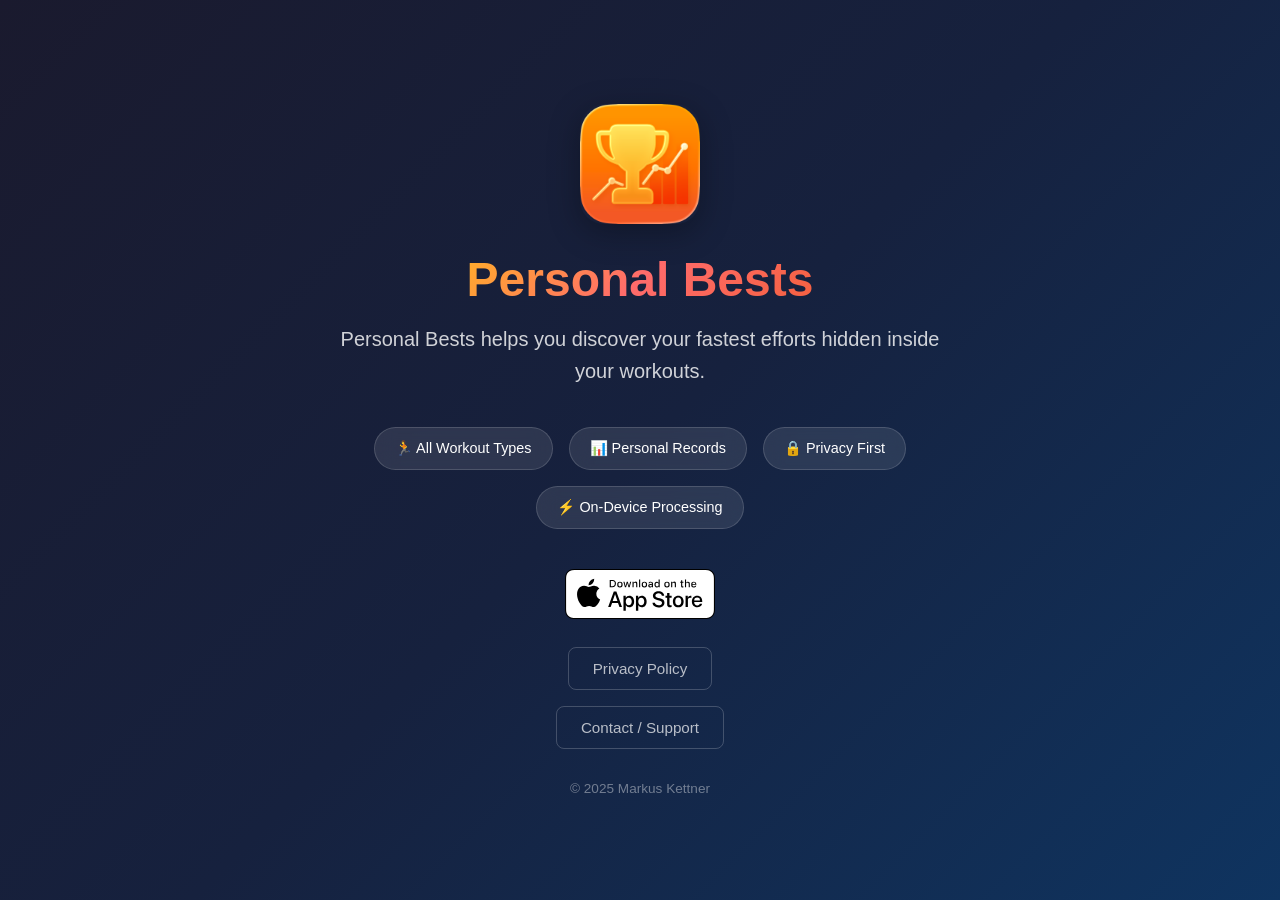
==== index.html @ 8b27a0ba "Fix footer staying fixed while scrolling on mobile" ====
<!DOCTYPE html>
<html lang="en">

<head>
    <meta charset="UTF-8">
    <meta name="viewport" content="width=device-width, initial-scale=1.0">
    <title>Personal Bests - Discover Your Fastest Efforts</title>
    <meta name="description"
        content="Personal Bests helps you discover your fastest efforts hidden inside your workouts. All data is processed on-device for complete privacy.">
    <link rel="icon" type="image/png" href="icon.png">
    <link rel="apple-touch-icon" href="icon.png">
    <style>
        * {
            margin: 0;
            padding: 0;
            box-sizing: border-box;
        }

        body {
            font-family: -apple-system, BlinkMacSystemFont, 'SF Pro Display', 'Segoe UI', Roboto, Oxygen, Ubuntu, sans-serif;
            min-height: 100vh;
            display: flex;
            flex-direction: column;
            align-items: center;
            justify-content: center;
            background: linear-gradient(135deg, #1a1a2e 0%, #16213e 50%, #0f3460 100%);
            color: #ffffff;
            padding: 2rem;
            text-align: center;
        }

        .container {
            max-width: 600px;
            animation: fadeIn 0.8s ease-out;
        }

        @keyframes fadeIn {
            from {
                opacity: 0;
                transform: translateY(20px);
            }

            to {
                opacity: 1;
                transform: translateY(0);
            }
        }

        .app-icon {
            width: 120px;
            height: 120px;
            border-radius: 24px;
            margin-bottom: 1.5rem;
            box-shadow: 0 8px 32px rgba(0, 0, 0, 0.3);
            animation: pulse 2s ease-in-out infinite;
        }

        @keyframes pulse {

            0%,
            100% {
                transform: scale(1);
            }

            50% {
                transform: scale(1.03);
            }
        }

        h1 {
            font-size: 3rem;
            font-weight: 700;
            margin-bottom: 1rem;
            background: linear-gradient(135deg, #ffd700 0%, #ff6b6b 50%, #ee5a24 100%);
            -webkit-background-clip: text;
            -webkit-text-fill-color: transparent;
            background-clip: text;
        }

        .tagline {
            font-size: 1.25rem;
            color: rgba(255, 255, 255, 0.8);
            margin-bottom: 2.5rem;
            line-height: 1.6;
        }

        .features {
            display: flex;
            flex-wrap: wrap;
            justify-content: center;
            gap: 1rem;
            margin-bottom: 2.5rem;
        }

        .feature {
            background: rgba(255, 255, 255, 0.1);
            backdrop-filter: blur(10px);
            padding: 0.75rem 1.25rem;
            border-radius: 50px;
            font-size: 0.9rem;
            border: 1px solid rgba(255, 255, 255, 0.15);
            transition: transform 0.2s ease, background 0.2s ease;
        }

        .feature:hover {
            transform: translateY(-2px);
            background: rgba(255, 255, 255, 0.15);
        }

        .links {
            display: flex;
            flex-direction: column;
            gap: 1rem;
            align-items: center;
        }

        .privacy-link {
            color: rgba(255, 255, 255, 0.7);
            text-decoration: none;
            font-size: 0.95rem;
            padding: 0.75rem 1.5rem;
            border-radius: 8px;
            transition: all 0.2s ease;
            border: 1px solid rgba(255, 255, 255, 0.2);
        }

        .privacy-link:hover {
            color: #ffffff;
            background: rgba(255, 255, 255, 0.1);
            border-color: rgba(255, 255, 255, 0.4);
        }

        .app-store-badge {
            display: inline-block;
            margin-bottom: 1.5rem;
            transition: transform 0.2s ease, opacity 0.2s ease;
        }

        .app-store-badge:hover {
            transform: scale(1.05);
            opacity: 0.9;
        }

        .app-store-badge img {
            height: 50px;
            width: auto;
        }

        footer {
            margin-top: 2rem;
            color: rgba(255, 255, 255, 0.4);
            font-size: 0.85rem;
        }
    </style>
</head>

<body>
    <div class="container">
        <img src="icon.png" alt="Personal Bests App Icon" class="app-icon">
        <h1>Personal Bests</h1>
        <p class="tagline">Personal Bests helps you discover your fastest efforts hidden inside your workouts.</p>

        <div class="features">
            <span class="feature">🏃 All Workout Types</span>
            <span class="feature">📊 Personal Records</span>
            <span class="feature">🔒 Privacy First</span>
            <span class="feature">⚡ On-Device Processing</span>
        </div>

        <a href="https://apps.apple.com/us/app/personal-bests/id6756506641" class="app-store-badge" target="_blank"
            rel="noopener noreferrer">
            <img src="app-store-badge.svg" alt="Download on the App Store">
        </a>

        <div class="links">
            <a href="privacy_policy.html" class="privacy-link">Privacy Policy</a>
            <a href="support.html" class="privacy-link">Contact / Support</a>
        </div>
    </div>

    <footer>
        © 2025 Markus Kettner
    </footer>
</body>

</html>
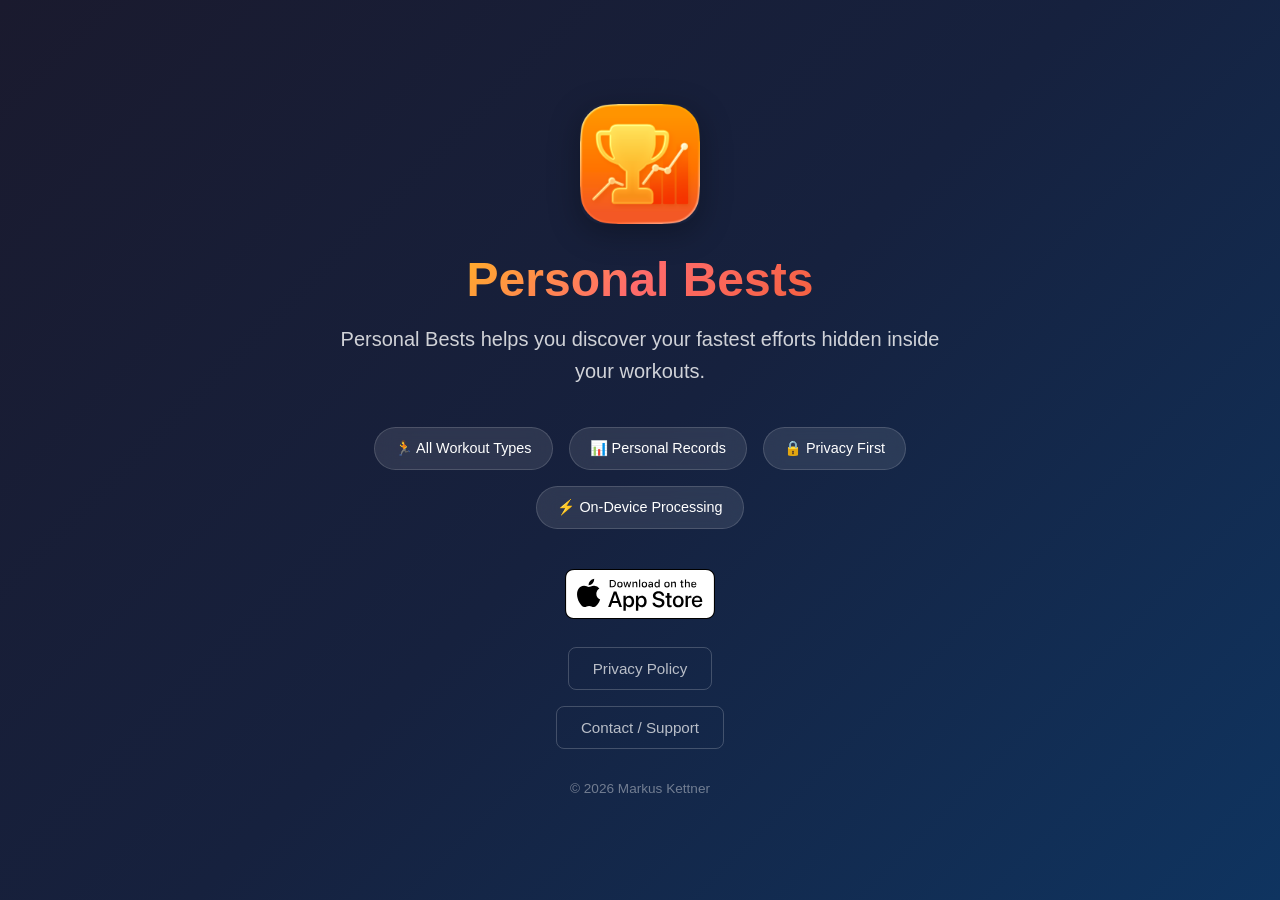
==== commit 28954d03: "Update site content" ====
--- a/index.html
+++ b/index.html
@@ -179,7 +179,8 @@
     </div>
 
     <footer>
-        © 2025 Markus Kettner
+        ©
+        <script>document.write(new Date().getFullYear())</script> Markus Kettner
     </footer>
 </body>
 
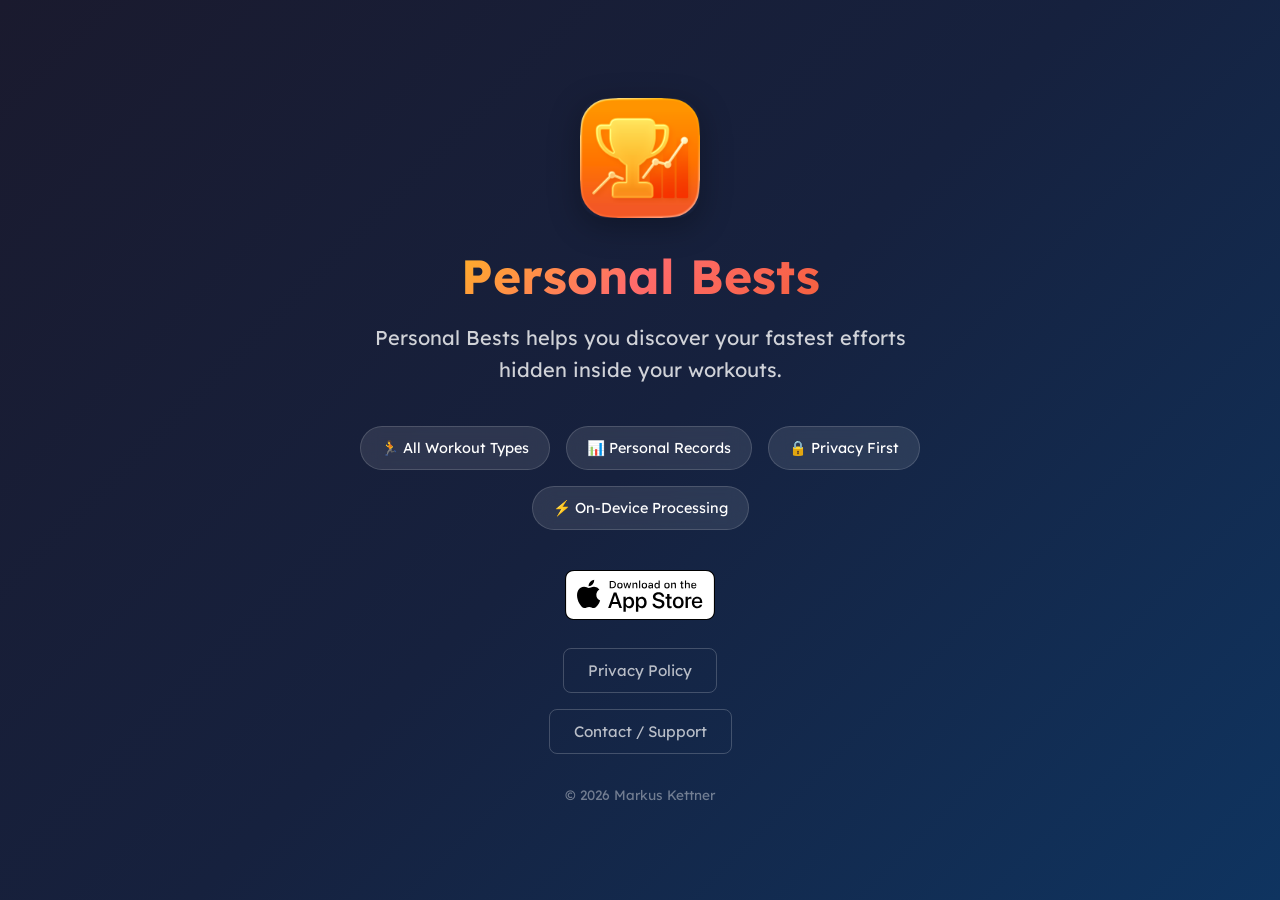
==== commit 61e348a4: "Use Lexend Google font across all pages Co-Authored-By: Claude Opus 4.8 <noreply@anthropic.com>" ====
--- a/index.html
+++ b/index.html
@@ -9,6 +9,9 @@
         content="Personal Bests helps you discover your fastest efforts hidden inside your workouts. All data is processed on-device for complete privacy.">
     <link rel="icon" type="image/png" href="icon.png">
     <link rel="apple-touch-icon" href="icon.png">
+    <link rel="preconnect" href="https://fonts.googleapis.com">
+    <link rel="preconnect" href="https://fonts.gstatic.com" crossorigin>
+    <link href="https://fonts.googleapis.com/css2?family=Lexend:wght@400;500;600;700&display=swap" rel="stylesheet">
     <style>
         * {
             margin: 0;
@@ -17,7 +20,7 @@
         }
 
         body {
-            font-family: -apple-system, BlinkMacSystemFont, 'SF Pro Display', 'Segoe UI', Roboto, Oxygen, Ubuntu, sans-serif;
+            font-family: 'Lexend', -apple-system, BlinkMacSystemFont, 'SF Pro Display', 'Segoe UI', Roboto, Oxygen, Ubuntu, sans-serif;
             min-height: 100vh;
             display: flex;
             flex-direction: column;
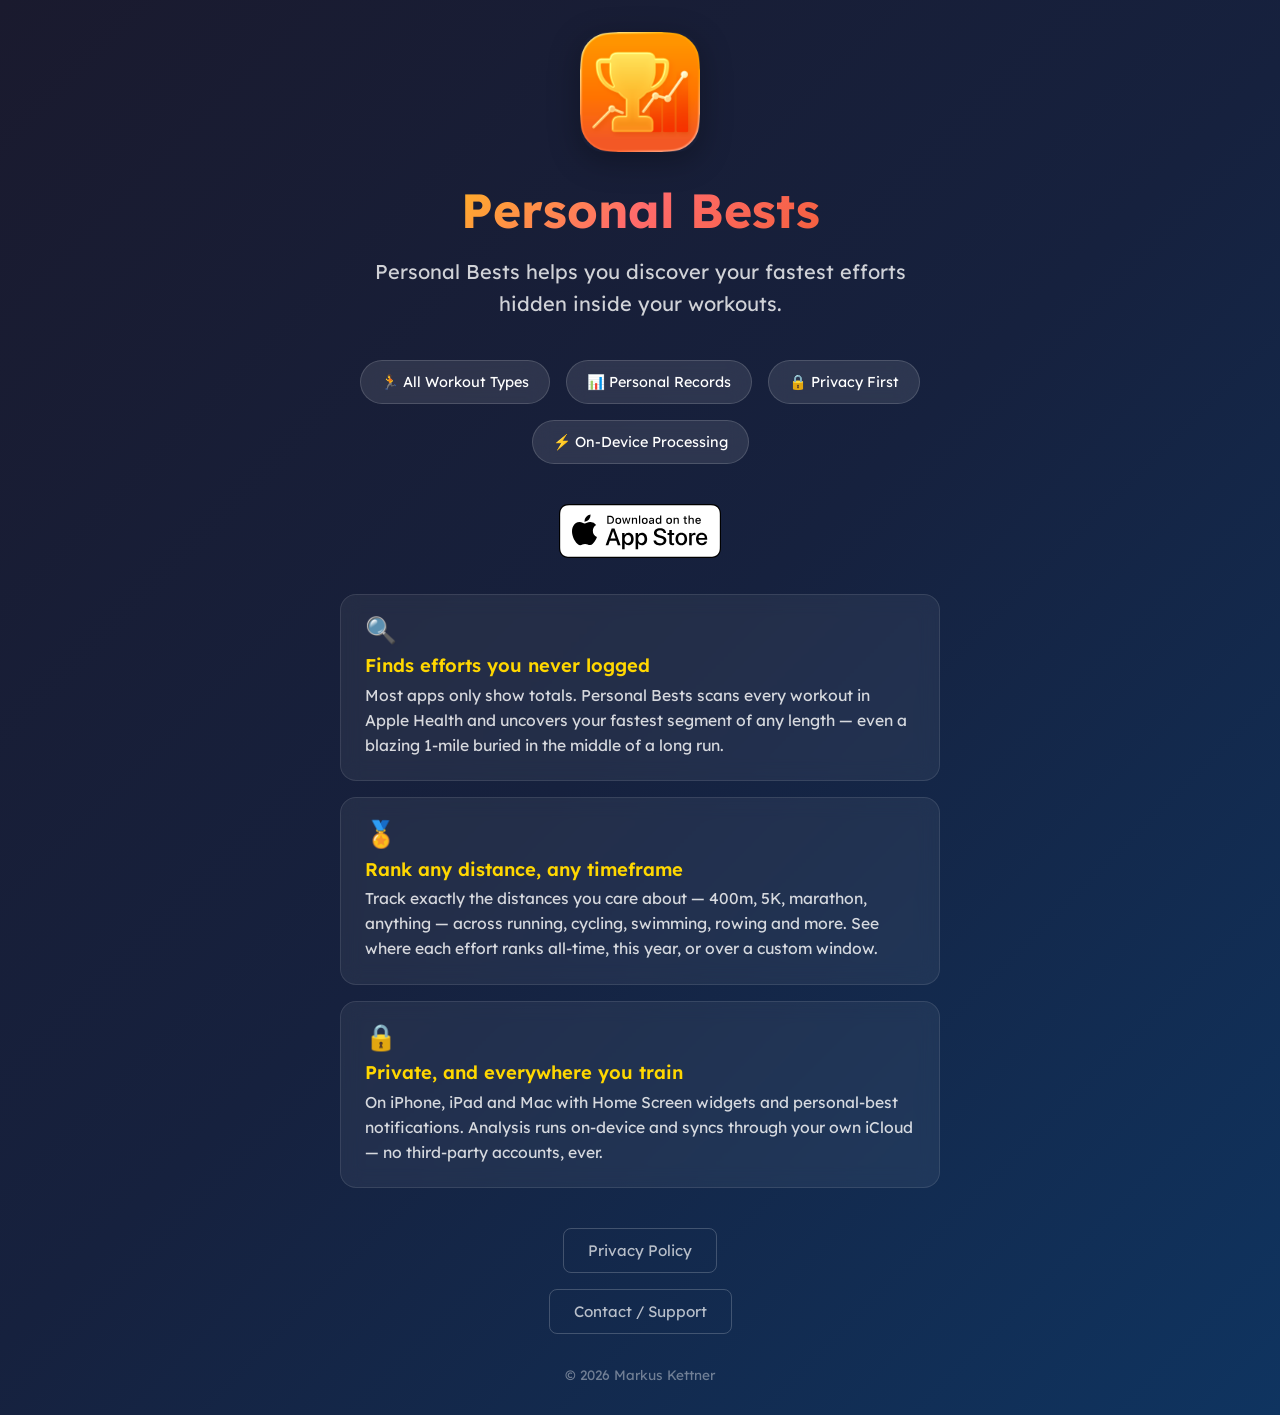
==== commit 2f739541: "Add feature cards, OG meta tags, and larger App Store badge - Add three content cards explaining the" ====
--- a/index.html
+++ b/index.html
@@ -7,6 +7,25 @@
     <title>Personal Bests - Discover Your Fastest Efforts</title>
     <meta name="description"
         content="Personal Bests helps you discover your fastest efforts hidden inside your workouts. All data is processed on-device for complete privacy.">
+
+    <!-- Open Graph / Facebook -->
+    <meta property="og:type" content="website">
+    <meta property="og:url" content="https://pb.kettner.berlin/">
+    <meta property="og:title" content="Personal Bests - Discover Your Fastest Efforts">
+    <meta property="og:description"
+        content="Personal Bests helps you discover your fastest efforts hidden inside your workouts. All data is processed on-device for complete privacy.">
+    <meta property="og:image" content="https://pb.kettner.berlin/personal_bests_1200x630.png">
+    <meta property="og:image:width" content="1200">
+    <meta property="og:image:height" content="630">
+    <meta property="og:site_name" content="Personal Bests">
+
+    <!-- Twitter -->
+    <meta name="twitter:card" content="summary_large_image">
+    <meta name="twitter:title" content="Personal Bests - Discover Your Fastest Efforts">
+    <meta name="twitter:description"
+        content="Personal Bests helps you discover your fastest efforts hidden inside your workouts. All data is processed on-device for complete privacy.">
+    <meta name="twitter:image" content="https://pb.kettner.berlin/personal_bests_1200x630.png">
+
     <link rel="icon" type="image/png" href="icon.png">
     <link rel="apple-touch-icon" href="icon.png">
     <link rel="preconnect" href="https://fonts.googleapis.com">
@@ -140,13 +159,46 @@
         }
 
         .app-store-badge:hover {
-            transform: scale(1.05);
+            transform: translateY(-2px);
             opacity: 0.9;
         }
 
         .app-store-badge img {
-            height: 50px;
+            height: 54px;
             width: auto;
+        }
+
+        .feature-cards {
+            display: grid;
+            gap: 1rem;
+            text-align: left;
+            margin: 0.5rem 0 2.5rem;
+        }
+
+        .feature-card {
+            background: rgba(255, 255, 255, 0.06);
+            backdrop-filter: blur(10px);
+            border: 1px solid rgba(255, 255, 255, 0.1);
+            border-radius: 16px;
+            padding: 1.4rem 1.5rem;
+        }
+
+        .feature-card .emoji {
+            font-size: 1.6rem;
+            line-height: 1;
+        }
+
+        .feature-card h3 {
+            font-size: 1.15rem;
+            font-weight: 600;
+            margin: 0.7rem 0 0.35rem;
+            color: #ffd700;
+        }
+
+        .feature-card p {
+            color: rgba(255, 255, 255, 0.82);
+            font-size: 0.98rem;
+            line-height: 1.6;
         }
 
         footer {
@@ -175,6 +227,30 @@
             <img src="app-store-badge.svg" alt="Download on the App Store">
         </a>
 
+        <div class="feature-cards">
+            <div class="feature-card">
+                <div class="emoji">🔍</div>
+                <h3>Finds efforts you never logged</h3>
+                <p>Most apps only show totals. Personal Bests scans every workout in Apple Health
+                    and uncovers your fastest segment of any length — even a blazing 1-mile buried
+                    in the middle of a long run.</p>
+            </div>
+            <div class="feature-card">
+                <div class="emoji">🏅</div>
+                <h3>Rank any distance, any timeframe</h3>
+                <p>Track exactly the distances you care about — 400m, 5K, marathon, anything — across
+                    running, cycling, swimming, rowing and more. See where each effort ranks all-time,
+                    this year, or over a custom window.</p>
+            </div>
+            <div class="feature-card">
+                <div class="emoji">🔒</div>
+                <h3>Private, and everywhere you train</h3>
+                <p>On iPhone, iPad and Mac with Home Screen widgets and personal-best notifications.
+                    Analysis runs on-device and syncs through your own iCloud — no third-party
+                    accounts, ever.</p>
+            </div>
+        </div>
+
         <div class="links">
             <a href="privacy_policy.html" class="privacy-link">Privacy Policy</a>
             <a href="support.html" class="privacy-link">Contact / Support</a>
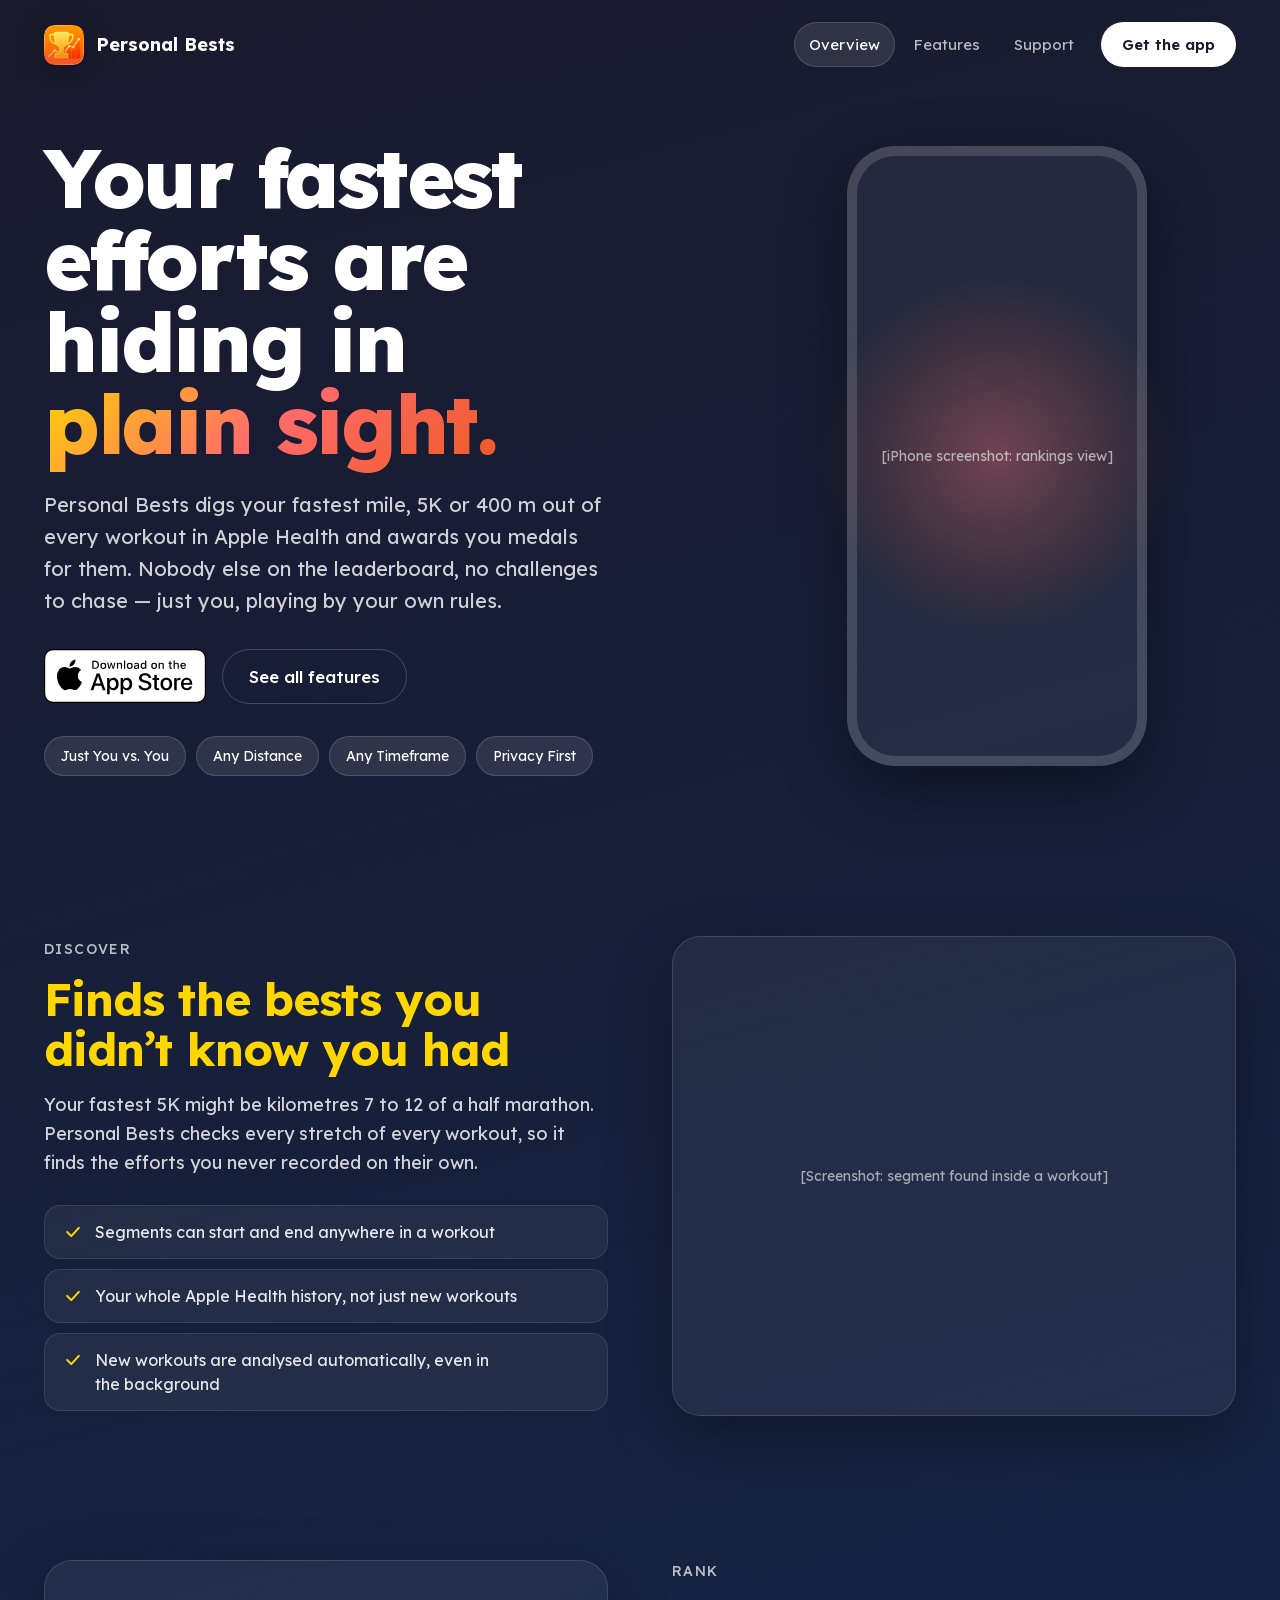
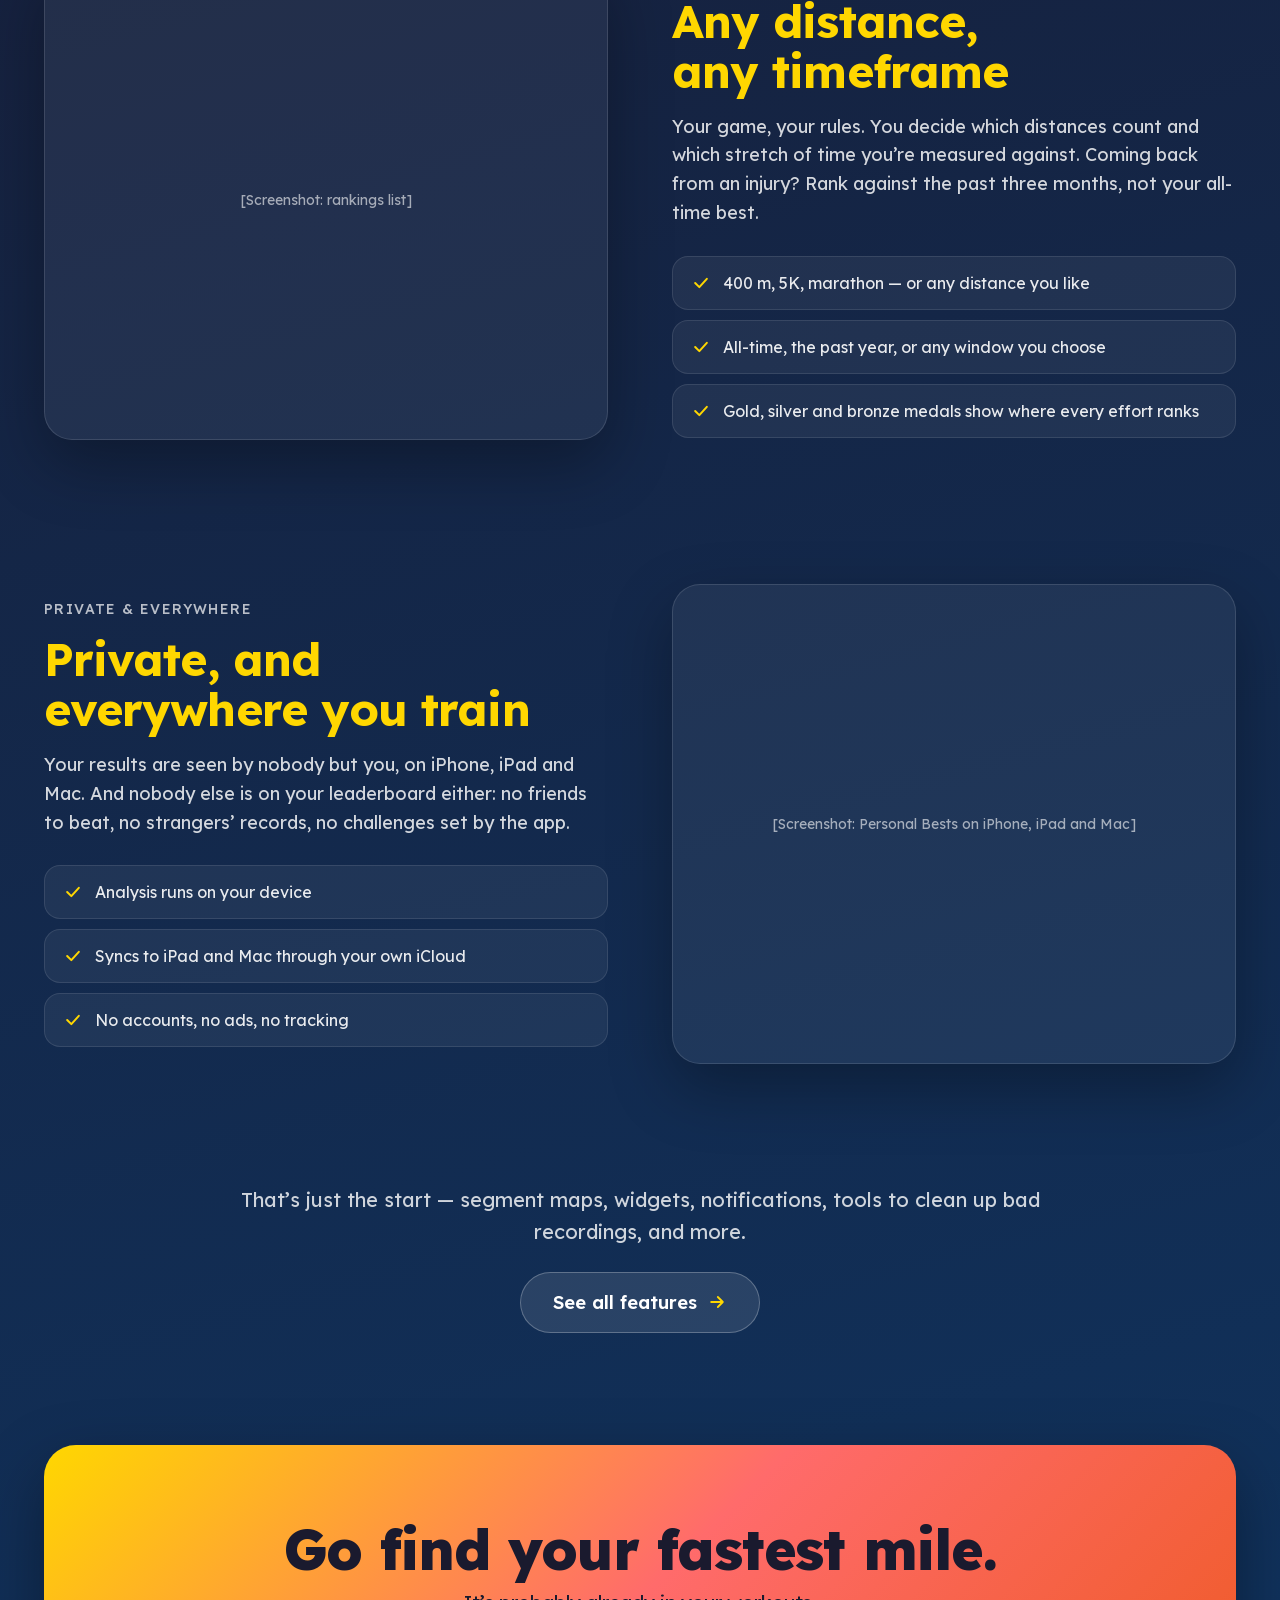
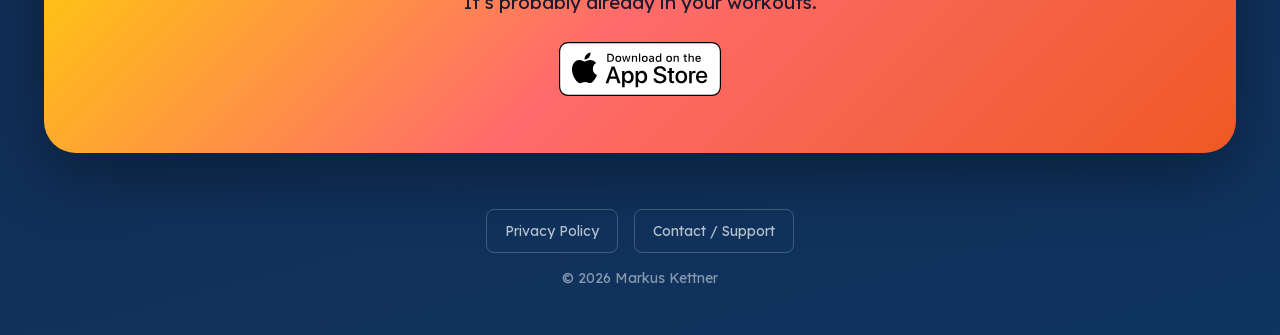
==== commit b1c2fd25: "Redesign the site: new home page, a features page, self-hosted Lexend The home page leads with "Your" ====
--- a/index.html
+++ b/index.html
@@ -6,14 +6,14 @@
     <meta name="viewport" content="width=device-width, initial-scale=1.0">
     <title>Personal Bests - Discover Your Fastest Efforts</title>
     <meta name="description"
-        content="Personal Bests helps you discover your fastest efforts hidden inside your workouts. All data is processed on-device for complete privacy.">
+        content="Personal Bests finds the fastest efforts hidden inside your workouts and awards you medals for them. No competition, no challenges: just you, playing by your own rules. Private and on-device.">
 
     <!-- Open Graph / Facebook -->
     <meta property="og:type" content="website">
     <meta property="og:url" content="https://pb.kettner.berlin/">
     <meta property="og:title" content="Personal Bests - Discover Your Fastest Efforts">
     <meta property="og:description"
-        content="Personal Bests helps you discover your fastest efforts hidden inside your workouts. All data is processed on-device for complete privacy.">
+        content="Personal Bests finds the fastest efforts hidden inside your workouts and awards you medals for them. No competition, no challenges: just you, playing by your own rules. Private and on-device.">
     <meta property="og:image" content="https://pb.kettner.berlin/personal_bests_1200x630.png">
     <meta property="og:image:width" content="1200">
     <meta property="og:image:height" content="630">
@@ -23,244 +23,120 @@
     <meta name="twitter:card" content="summary_large_image">
     <meta name="twitter:title" content="Personal Bests - Discover Your Fastest Efforts">
     <meta name="twitter:description"
-        content="Personal Bests helps you discover your fastest efforts hidden inside your workouts. All data is processed on-device for complete privacy.">
+        content="Personal Bests finds the fastest efforts hidden inside your workouts and awards you medals for them. No competition, no challenges: just you, playing by your own rules. Private and on-device.">
     <meta name="twitter:image" content="https://pb.kettner.berlin/personal_bests_1200x630.png">
 
     <link rel="icon" type="image/png" href="icon.png">
     <link rel="apple-touch-icon" href="icon.png">
-    <link rel="preconnect" href="https://fonts.googleapis.com">
-    <link rel="preconnect" href="https://fonts.gstatic.com" crossorigin>
-    <link href="https://fonts.googleapis.com/css2?family=Lexend:wght@400;500;600;700&display=swap" rel="stylesheet">
-    <style>
-        * {
-            margin: 0;
-            padding: 0;
-            box-sizing: border-box;
-        }
-
-        body {
-            font-family: 'Lexend', -apple-system, BlinkMacSystemFont, 'SF Pro Display', 'Segoe UI', Roboto, Oxygen, Ubuntu, sans-serif;
-            min-height: 100vh;
-            display: flex;
-            flex-direction: column;
-            align-items: center;
-            justify-content: center;
-            background: linear-gradient(135deg, #1a1a2e 0%, #16213e 50%, #0f3460 100%);
-            color: #ffffff;
-            padding: 2rem;
-            text-align: center;
-        }
-
-        .container {
-            max-width: 600px;
-            animation: fadeIn 0.8s ease-out;
-        }
-
-        @keyframes fadeIn {
-            from {
-                opacity: 0;
-                transform: translateY(20px);
-            }
-
-            to {
-                opacity: 1;
-                transform: translateY(0);
-            }
-        }
-
-        .app-icon {
-            width: 120px;
-            height: 120px;
-            border-radius: 24px;
-            margin-bottom: 1.5rem;
-            box-shadow: 0 8px 32px rgba(0, 0, 0, 0.3);
-            animation: pulse 2s ease-in-out infinite;
-        }
-
-        @keyframes pulse {
-
-            0%,
-            100% {
-                transform: scale(1);
-            }
-
-            50% {
-                transform: scale(1.03);
-            }
-        }
-
-        h1 {
-            font-size: 3rem;
-            font-weight: 700;
-            margin-bottom: 1rem;
-            background: linear-gradient(135deg, #ffd700 0%, #ff6b6b 50%, #ee5a24 100%);
-            -webkit-background-clip: text;
-            -webkit-text-fill-color: transparent;
-            background-clip: text;
-        }
-
-        .tagline {
-            font-size: 1.25rem;
-            color: rgba(255, 255, 255, 0.8);
-            margin-bottom: 2.5rem;
-            line-height: 1.6;
-        }
-
-        .features {
-            display: flex;
-            flex-wrap: wrap;
-            justify-content: center;
-            gap: 1rem;
-            margin-bottom: 2.5rem;
-        }
-
-        .feature {
-            background: rgba(255, 255, 255, 0.1);
-            backdrop-filter: blur(10px);
-            padding: 0.75rem 1.25rem;
-            border-radius: 50px;
-            font-size: 0.9rem;
-            border: 1px solid rgba(255, 255, 255, 0.15);
-            transition: transform 0.2s ease, background 0.2s ease;
-        }
-
-        .feature:hover {
-            transform: translateY(-2px);
-            background: rgba(255, 255, 255, 0.15);
-        }
-
-        .links {
-            display: flex;
-            flex-direction: column;
-            gap: 1rem;
-            align-items: center;
-        }
-
-        .privacy-link {
-            color: rgba(255, 255, 255, 0.7);
-            text-decoration: none;
-            font-size: 0.95rem;
-            padding: 0.75rem 1.5rem;
-            border-radius: 8px;
-            transition: all 0.2s ease;
-            border: 1px solid rgba(255, 255, 255, 0.2);
-        }
-
-        .privacy-link:hover {
-            color: #ffffff;
-            background: rgba(255, 255, 255, 0.1);
-            border-color: rgba(255, 255, 255, 0.4);
-        }
-
-        .app-store-badge {
-            display: inline-block;
-            margin-bottom: 1.5rem;
-            transition: transform 0.2s ease, opacity 0.2s ease;
-        }
-
-        .app-store-badge:hover {
-            transform: translateY(-2px);
-            opacity: 0.9;
-        }
-
-        .app-store-badge img {
-            height: 54px;
-            width: auto;
-        }
-
-        .feature-cards {
-            display: grid;
-            gap: 1rem;
-            text-align: left;
-            margin: 0.5rem 0 2.5rem;
-        }
-
-        .feature-card {
-            background: rgba(255, 255, 255, 0.06);
-            backdrop-filter: blur(10px);
-            border: 1px solid rgba(255, 255, 255, 0.1);
-            border-radius: 16px;
-            padding: 1.4rem 1.5rem;
-        }
-
-        .feature-card .emoji {
-            font-size: 1.6rem;
-            line-height: 1;
-        }
-
-        .feature-card h3 {
-            font-size: 1.15rem;
-            font-weight: 600;
-            margin: 0.7rem 0 0.35rem;
-            color: #ffd700;
-        }
-
-        .feature-card p {
-            color: rgba(255, 255, 255, 0.82);
-            font-size: 0.98rem;
-            line-height: 1.6;
-        }
-
-        footer {
-            margin-top: 2rem;
-            color: rgba(255, 255, 255, 0.4);
-            font-size: 0.85rem;
-        }
-    </style>
+    <link rel="preload" href="fonts/lexend-latin.woff2" as="font" type="font/woff2" crossorigin>
+    <link rel="stylesheet" href="styles.css">
 </head>
 
 <body>
-    <div class="container">
-        <img src="icon.png" alt="Personal Bests App Icon" class="app-icon">
-        <h1>Personal Bests</h1>
-        <p class="tagline">Personal Bests helps you discover your fastest efforts hidden inside your workouts.</p>
+    <header class="wrap site-header">
+        <a href="index.html" class="brand">
+            <img src="icon.png" alt="" width="40" height="40">
+            Personal Bests
+        </a>
+        <nav class="site-nav" aria-label="Main">
+            <a href="index.html" aria-current="page">Overview</a>
+            <a href="features.html">Features</a>
+            <a href="support.html">Support</a>
+            <a href="https://apps.apple.com/us/app/personal-bests/id6756506641" class="nav-cta" target="_blank" rel="noopener noreferrer">Get the app</a>
+        </nav>
+    </header>
 
-        <div class="features">
-            <span class="feature">🏃 All Workout Types</span>
-            <span class="feature">📊 Personal Records</span>
-            <span class="feature">🔒 Privacy First</span>
-            <span class="feature">⚡ On-Device Processing</span>
-        </div>
+    <main>
+        <section class="wrap hero" id="top">
+            <div class="hero-copy">
+                <h1>Your fastest efforts are hiding in <span class="gradient-text nowrap">plain sight.</span></h1>
+                <p class="lead">Personal Bests digs your fastest mile, 5K or 400 m out of every workout in Apple Health and awards you medals for them. Nobody else on the leaderboard, no challenges to chase — just you, playing by your own rules.</p>
+                <div class="hero-actions">
+                    <a href="https://apps.apple.com/us/app/personal-bests/id6756506641" class="app-store-badge" target="_blank" rel="noopener noreferrer">
+                        <img src="app-store-badge.svg" alt="Download on the App Store">
+                    </a>
+                    <a href="features.html" class="btn btn-outline">See all features</a>
+                </div>
+                <div class="pill-row">
+                    <span class="pill">Just You vs. You</span>
+                    <span class="pill">Any Distance</span>
+                    <span class="pill">Any Timeframe</span>
+                    <span class="pill">Privacy First</span>
+                </div>
+            </div>
+            <div class="hero-visual">
+                <div class="hero-glow" aria-hidden="true"></div>
+                <!-- TODO: replace placeholder with <img src="screenshots/home-hero.png" alt="..."> -->
+                <div class="phone shot">[iPhone screenshot: rankings view]</div>
+            </div>
+        </section>
 
-        <a href="https://apps.apple.com/us/app/personal-bests/id6756506641" class="app-store-badge" target="_blank"
-            rel="noopener noreferrer">
-            <img src="app-store-badge.svg" alt="Download on the App Store">
-        </a>
+        <section class="wrap spot" id="discover">
+            <div class="spot-copy">
+                <div class="kicker">Discover</div>
+                <h2>Finds the bests you didn’t know you had</h2>
+                <p>Your fastest 5K might be kilometres 7 to 12 of a half marathon. Personal Bests checks every stretch of every workout, so it finds the efforts you never recorded on their own.</p>
+                <ul class="checklist">
+                    <li><svg width="20" height="20" viewBox="0 0 24 24" fill="none" stroke="#ffd700" stroke-width="2.4" stroke-linecap="round" stroke-linejoin="round" aria-hidden="true"><path d="M5 12l5 5 9-10"/></svg><span>Segments can start and end anywhere in a workout</span></li>
+                    <li><svg width="20" height="20" viewBox="0 0 24 24" fill="none" stroke="#ffd700" stroke-width="2.4" stroke-linecap="round" stroke-linejoin="round" aria-hidden="true"><path d="M5 12l5 5 9-10"/></svg><span>Your whole Apple Health history, not just new workouts</span></li>
+                    <li><svg width="20" height="20" viewBox="0 0 24 24" fill="none" stroke="#ffd700" stroke-width="2.4" stroke-linecap="round" stroke-linejoin="round" aria-hidden="true"><path d="M5 12l5 5 9-10"/></svg><span>New workouts are analysed automatically, even in the background</span></li>
+                </ul>
+            </div>
+            <div class="shot">[Screenshot: segment found inside a workout]</div>
+        </section>
 
-        <div class="feature-cards">
-            <div class="feature-card">
-                <div class="emoji">🔍</div>
-                <h3>Finds efforts you never logged</h3>
-                <p>Most apps only show totals. Personal Bests scans every workout in Apple Health
-                    and uncovers your fastest segment of any length — even a blazing 1-mile buried
-                    in the middle of a long run.</p>
+        <section class="wrap spot reverse" id="rank">
+            <div class="spot-copy">
+                <div class="kicker">Rank</div>
+                <h2>Any distance, any timeframe</h2>
+                <p>Your game, your rules. You decide which distances count and which stretch of time you’re measured against. Coming back from an injury? Rank against the past three months, not your all-time best.</p>
+                <ul class="checklist">
+                    <li><svg width="20" height="20" viewBox="0 0 24 24" fill="none" stroke="#ffd700" stroke-width="2.4" stroke-linecap="round" stroke-linejoin="round" aria-hidden="true"><path d="M5 12l5 5 9-10"/></svg><span>400 m, 5K, marathon — or any distance you like</span></li>
+                    <li><svg width="20" height="20" viewBox="0 0 24 24" fill="none" stroke="#ffd700" stroke-width="2.4" stroke-linecap="round" stroke-linejoin="round" aria-hidden="true"><path d="M5 12l5 5 9-10"/></svg><span>All-time, the past year, or any window you choose</span></li>
+                    <li><svg width="20" height="20" viewBox="0 0 24 24" fill="none" stroke="#ffd700" stroke-width="2.4" stroke-linecap="round" stroke-linejoin="round" aria-hidden="true"><path d="M5 12l5 5 9-10"/></svg><span>Gold, silver and bronze medals show where every effort ranks</span></li>
+                </ul>
             </div>
-            <div class="feature-card">
-                <div class="emoji">🏅</div>
-                <h3>Rank any distance, any timeframe</h3>
-                <p>Track exactly the distances you care about — 400m, 5K, marathon, anything — across
-                    running, cycling, swimming, rowing and more. See where each effort ranks all-time,
-                    this year, or over a custom window.</p>
+            <div class="shot">[Screenshot: rankings list]</div>
+        </section>
+
+        <section class="wrap spot" id="private">
+            <div class="spot-copy">
+                <div class="kicker">Private &amp; everywhere</div>
+                <h2>Private, and everywhere you train</h2>
+                <p>Your results are seen by nobody but you, on iPhone, iPad and Mac. And nobody else is on your leaderboard either: no friends to beat, no strangers’ records, no challenges set by the app.</p>
+                <ul class="checklist">
+                    <li><svg width="20" height="20" viewBox="0 0 24 24" fill="none" stroke="#ffd700" stroke-width="2.4" stroke-linecap="round" stroke-linejoin="round" aria-hidden="true"><path d="M5 12l5 5 9-10"/></svg><span>Analysis runs on your device</span></li>
+                    <li><svg width="20" height="20" viewBox="0 0 24 24" fill="none" stroke="#ffd700" stroke-width="2.4" stroke-linecap="round" stroke-linejoin="round" aria-hidden="true"><path d="M5 12l5 5 9-10"/></svg><span>Syncs to iPad and Mac through your own iCloud</span></li>
+                    <li><svg width="20" height="20" viewBox="0 0 24 24" fill="none" stroke="#ffd700" stroke-width="2.4" stroke-linecap="round" stroke-linejoin="round" aria-hidden="true"><path d="M5 12l5 5 9-10"/></svg><span>No accounts, no ads, no tracking</span></li>
+                </ul>
             </div>
-            <div class="feature-card">
-                <div class="emoji">🔒</div>
-                <h3>Private, and everywhere you train</h3>
-                <p>On iPhone, iPad and Mac with Home Screen widgets and personal-best notifications.
-                    Analysis runs on-device and syncs through your own iCloud — no third-party
-                    accounts, ever.</p>
+            <div class="shot">[Screenshot: Personal Bests on iPhone, iPad and Mac]</div>
+        </section>
+
+        <section class="wrap-narrow see-all">
+            <p>That’s just the start — segment maps, widgets, notifications, tools to clean up bad recordings, and more.</p>
+            <a href="features.html" class="btn btn-glass">
+                See all features
+                <svg width="20" height="20" viewBox="0 0 24 24" fill="none" stroke="#ffd700" stroke-width="2.2" stroke-linecap="round" stroke-linejoin="round" aria-hidden="true"><path d="M5 12h14M13 6l6 6-6 6"/></svg>
+            </a>
+        </section>
+
+        <section class="wrap cta">
+            <div class="cta-card">
+                <h2>Go find your fastest mile.</h2>
+                <p>It’s probably already in your workouts.</p>
+                <a href="https://apps.apple.com/us/app/personal-bests/id6756506641" class="app-store-badge" target="_blank" rel="noopener noreferrer">
+                    <img src="app-store-badge.svg" alt="Download on the App Store">
+                </a>
             </div>
-        </div>
+        </section>
+    </main>
 
-        <div class="links">
-            <a href="privacy_policy.html" class="privacy-link">Privacy Policy</a>
-            <a href="support.html" class="privacy-link">Contact / Support</a>
-        </div>
-    </div>
-
-    <footer>
-        ©
-        <script>document.write(new Date().getFullYear())</script> Markus Kettner
+    <footer class="wrap site-footer">
+        <a href="privacy_policy.html" class="footer-link">Privacy Policy</a>
+        <a href="support.html" class="footer-link">Contact / Support</a>
+        <span class="copyright">© <script>document.write(new Date().getFullYear())</script> Markus Kettner</span>
     </footer>
 </body>
 
-</html>+</html>
--- a/styles.css
+++ b/styles.css
@@ -0,0 +1,283 @@
+/* Personal Bests — shared styles for all pages */
+
+/* Lexend, self-hosted (no request to Google). One variable file per subset covers weights
+   400–800. Licence: fonts/Lexend-OFL.txt (SIL Open Font License 1.1). */
+@font-face {
+    font-family: 'Lexend';
+    font-style: normal;
+    font-weight: 400 800;
+    font-display: swap;
+    src: url('fonts/lexend-latin-ext.woff2') format('woff2');
+    unicode-range: U+0100-02BA, U+02BD-02C5, U+02C7-02CC, U+02CE-02D7, U+02DD-02FF, U+0304, U+0308, U+0329, U+1D00-1DBF, U+1E00-1E9F, U+1EF2-1EFF, U+2020, U+20A0-20AB, U+20AD-20C4, U+2113, U+2C60-2C7F, U+A720-A7FF;
+}
+@font-face {
+    font-family: 'Lexend';
+    font-style: normal;
+    font-weight: 400 800;
+    font-display: swap;
+    src: url('fonts/lexend-latin.woff2') format('woff2');
+    unicode-range: U+0000-00FF, U+0131, U+0152-0153, U+02BB-02BC, U+02C6, U+02DA, U+02DC, U+0304, U+0308, U+0329, U+2000-206F, U+20AC, U+2122, U+2191, U+2193, U+2212, U+2215, U+FEFF, U+FFFD;
+}
+
+:root {
+    --navy-1: #1a1a2e;
+    --navy-2: #16213e;
+    --navy-3: #0f3460;
+    --gold: #ffd700;
+    --gold-hover: #ffe866;
+    --coral: #ff6b6b;
+    --orange: #ee5a24;
+    --brand-gradient: linear-gradient(135deg, #ffd700 0%, #ff6b6b 50%, #ee5a24 100%);
+    --text: #ffffff;
+    --text-2: rgba(255, 255, 255, 0.82);
+    --text-3: rgba(255, 255, 255, 0.7);
+    --text-4: rgba(255, 255, 255, 0.5);
+    --glass: rgba(255, 255, 255, 0.06);
+    --glass-strong: rgba(255, 255, 255, 0.1);
+    --line: rgba(255, 255, 255, 0.1);
+    --line-strong: rgba(255, 255, 255, 0.15);
+    --shadow: 0 24px 64px rgba(0, 0, 0, 0.3);
+}
+
+*, *::before, *::after { margin: 0; padding: 0; box-sizing: border-box; }
+
+html { scroll-behavior: smooth; }
+
+body {
+    font-family: 'Lexend', -apple-system, BlinkMacSystemFont, 'SF Pro Display', 'Segoe UI', Roboto, sans-serif;
+    color: var(--text);
+    background: linear-gradient(165deg, var(--navy-1) 0%, var(--navy-2) 40%, var(--navy-3) 100%);
+    background-color: var(--navy-2);
+    min-height: 100vh;
+    -webkit-font-smoothing: antialiased;
+}
+
+a { color: var(--gold); }
+a:hover { color: var(--gold-hover); }
+img { display: block; max-width: 100%; }
+p, li { text-wrap: pretty; }
+
+.wrap { max-width: 1240px; margin: 0 auto; padding: 0 24px; }
+.wrap-narrow { max-width: 900px; margin: 0 auto; padding: 0 24px; }
+
+.gradient-text {
+    background: var(--brand-gradient);
+    -webkit-background-clip: text;
+    background-clip: text;
+    -webkit-text-fill-color: transparent;
+}
+
+/* Keeps a short headline phrase (the gradient payoff) on one line. */
+.nowrap { white-space: nowrap; }
+
+/* ---------- Nav ---------- */
+.site-header {
+    display: flex; flex-wrap: wrap; align-items: center; justify-content: space-between;
+    gap: 16px; padding-top: 22px; padding-bottom: 22px;
+}
+.brand { display: flex; align-items: center; gap: 12px; color: var(--text); text-decoration: none; font-weight: 700; font-size: 18px; }
+.brand:hover { color: var(--text); }
+.brand img { width: 40px; height: 40px; border-radius: 10px; box-shadow: 0 8px 32px rgba(0, 0, 0, 0.3); }
+.site-nav { display: flex; flex-wrap: wrap; align-items: center; gap: 4px; font-size: 15px; }
+.site-nav a { color: var(--text-3); text-decoration: none; padding: 12px 14px; border-radius: 50px; border: 1px solid transparent; }
+.site-nav a:hover { color: var(--text); }
+.site-nav a[aria-current="page"] { color: var(--text); background: var(--glass-strong); border-color: var(--line-strong); }
+.site-nav .nav-cta { margin-left: 8px; color: var(--navy-1); background: #ffffff; font-weight: 600; padding: 12px 20px; }
+.site-nav .nav-cta:hover { color: var(--navy-1); opacity: 0.9; }
+
+/* ---------- Buttons, pills, badges ---------- */
+.btn {
+    display: inline-flex; align-items: center; gap: 10px;
+    font-weight: 600; font-size: 17px; text-decoration: none;
+    padding: 16px 26px; border-radius: 50px;
+    transition: transform 0.2s ease, background 0.2s ease;
+}
+.btn:hover { transform: translateY(-2px); }
+.btn-outline { color: var(--text); font-weight: 500; border: 1px solid rgba(255, 255, 255, 0.2); }
+.btn-outline:hover { color: var(--text); background: var(--glass-strong); }
+.btn-glass { color: var(--text); font-size: 18px; padding: 18px 32px; background: var(--glass-strong); border: 1px solid rgba(255, 255, 255, 0.25); }
+.btn-glass:hover { color: var(--text); background: rgba(255, 255, 255, 0.15); }
+.btn-dark { color: #ffffff; background: var(--navy-1); }
+.btn-dark:hover { color: #ffffff; }
+
+.app-store-badge { display: inline-block; transition: transform 0.2s ease, opacity 0.2s ease; }
+.app-store-badge:hover { transform: translateY(-2px); opacity: 0.9; }
+.app-store-badge img { height: 54px; width: auto; }
+
+.pill-row { display: flex; flex-wrap: wrap; gap: 10px; font-size: 14px; }
+.pill { color: var(--text); text-decoration: none; padding: 10px 16px; border-radius: 50px; background: var(--glass-strong); border: 1px solid var(--line-strong); }
+a.pill { padding: 12px 16px; }
+a.pill:hover { color: var(--text); background: rgba(255, 255, 255, 0.15); }
+
+.eyebrow-pill {
+    display: inline-block; font-size: 14px; font-weight: 500; color: var(--gold);
+    padding: 8px 16px; border-radius: 50px;
+    background: rgba(255, 215, 0, 0.08); border: 1px solid rgba(255, 215, 0, 0.3);
+}
+a.eyebrow-pill { text-decoration: none; transition: background 0.2s ease; }
+a.eyebrow-pill:hover { color: var(--gold); background: rgba(255, 215, 0, 0.14); }
+.badge-new {
+    flex: none; font-size: 12px; font-weight: 600; color: var(--navy-1); background: var(--gold);
+    padding: 4px 10px; border-radius: 50px; text-transform: uppercase; letter-spacing: 0.08em;
+}
+.badge-new.small { font-size: 11px; padding: 3px 8px; }
+
+/* ---------- Screenshot placeholders (replace with <img>) ---------- */
+.shot {
+    display: flex; align-items: center; justify-content: center; text-align: center;
+    padding: 24px; color: rgba(255, 255, 255, 0.6); font-size: 14px;
+    background: var(--glass); border: 1px solid rgba(255, 255, 255, 0.12);
+    box-shadow: var(--shadow); overflow: hidden;
+}
+.shot img { width: 100%; height: 100%; object-fit: cover; }
+
+/* ---------- Home hero ---------- */
+.hero { display: flex; flex-wrap: wrap; gap: 56px; align-items: center; padding-top: 48px; padding-bottom: 88px; }
+.hero-copy { flex: 1 1 520px; min-width: 0; }
+.hero h1 { font-size: clamp(48px, 6.4vw, 88px); line-height: 1; font-weight: 800; letter-spacing: -0.03em; margin-bottom: 24px; }
+.hero .lead { max-width: 560px; font-size: 20px; line-height: 1.6; color: rgba(255, 255, 255, 0.8); margin-bottom: 32px; }
+.hero-actions { display: flex; flex-wrap: wrap; align-items: center; gap: 16px; margin-bottom: 32px; }
+.hero-visual { flex: 1 1 340px; display: flex; justify-content: center; position: relative; }
+.hero-glow {
+    position: absolute; width: 360px; height: 360px; max-width: 100%;
+    top: 50%; left: 50%; transform: translate(-50%, -50%); border-radius: 50%;
+    background: radial-gradient(circle, rgba(255, 107, 107, 0.35) 0%, rgba(238, 90, 36, 0.12) 45%, rgba(15, 52, 96, 0) 70%);
+}
+.phone { position: relative; width: 300px; height: 620px; border-radius: 48px; border: 10px solid rgba(255, 255, 255, 0.14); box-shadow: 0 24px 64px rgba(0, 0, 0, 0.4); }
+
+/* ---------- Features page header ---------- */
+.page-header { text-align: center; padding-top: 48px; padding-bottom: 32px; }
+.page-header h1 { font-size: clamp(40px, 5vw, 64px); line-height: 1.05; font-weight: 800; letter-spacing: -0.03em; margin: 20px 0 16px; }
+.page-header .lead { max-width: 620px; margin: 0 auto; font-size: 19px; line-height: 1.6; color: rgba(255, 255, 255, 0.8); }
+.page-header .pill-row { justify-content: center; margin-top: 28px; }
+
+/* ---------- Feature spotlights ---------- */
+.spot { display: flex; flex-wrap: wrap; gap: 64px; align-items: center; padding-top: 72px; padding-bottom: 72px; scroll-margin-top: 16px; }
+.spot.reverse { flex-direction: row-reverse; }
+.spot-copy { flex: 1 1 440px; min-width: 0; }
+.spot-head { display: flex; flex-wrap: wrap; align-items: center; gap: 14px; }
+.spot-no { font-size: 56px; line-height: 1; font-weight: 800; letter-spacing: -0.03em; }
+.kicker { font-size: 14px; font-weight: 500; color: var(--text-3); text-transform: uppercase; letter-spacing: 0.1em; }
+.spot h2 { font-size: clamp(32px, 3.6vw, 46px); line-height: 1.1; font-weight: 700; letter-spacing: -0.02em; color: var(--gold); margin: 16px 0; text-wrap: balance; }
+.spot-copy > p { font-size: 18px; line-height: 1.6; color: var(--text-2); margin-bottom: 28px; }
+.spot .shot { flex: 1 1 440px; min-width: 0; height: 480px; border-radius: 28px; }
+
+.checklist { list-style: none; display: flex; flex-direction: column; gap: 10px; }
+.checklist li {
+    display: flex; gap: 12px; align-items: flex-start;
+    padding: 14px 18px; border-radius: 16px; background: var(--glass); border: 1px solid var(--line);
+    font-size: 16px; line-height: 1.5; color: rgba(255, 255, 255, 0.9);
+}
+.checklist svg { flex: none; margin-top: 2px; }
+
+.see-all { text-align: center; padding-top: 48px; }
+.see-all p { font-size: 20px; line-height: 1.6; color: rgba(255, 255, 255, 0.8); margin-bottom: 24px; }
+
+/* ---------- Device switcher ---------- */
+.devices { margin-top: 48px; scroll-margin-top: 16px; }
+.devices-panel {
+    border-radius: 32px; background: var(--glass); border: 1px solid rgba(255, 255, 255, 0.12);
+    padding: 56px 40px; display: flex; flex-wrap: wrap; gap: 48px; align-items: center;
+}
+.devices-copy { flex: 1 1 360px; min-width: 0; }
+.devices h2 { font-size: 40px; font-weight: 700; line-height: 1.1; letter-spacing: -0.02em; margin-bottom: 12px; }
+.devices-copy > p { font-size: 18px; line-height: 1.6; color: rgba(255, 255, 255, 0.8); margin-bottom: 28px; }
+.segmented { display: inline-flex; flex-wrap: wrap; gap: 6px; padding: 6px; border-radius: 50px; background: rgba(0, 0, 0, 0.2); border: 1px solid rgba(255, 255, 255, 0.12); }
+.segmented button {
+    min-height: 44px; padding: 10px 22px; border-radius: 50px; border: 0; cursor: pointer;
+    font: inherit; font-size: 15px; font-weight: 500; background: transparent; color: rgba(255, 255, 255, 0.8);
+}
+.segmented button[aria-pressed="true"] { font-weight: 600; background: #ffffff; color: var(--navy-1); }
+.segmented button:focus-visible { outline: 2px solid var(--gold); outline-offset: 2px; }
+.device-detail h3 { font-size: 22px; font-weight: 600; color: var(--gold); margin: 28px 0 8px; }
+.device-detail p { font-size: 17px; line-height: 1.6; color: var(--text-2); }
+.devices-visual { flex: 1 1 480px; min-width: 0; min-height: 380px; display: flex; align-items: center; justify-content: center; }
+.device-frame { flex: none; max-width: 100%; border: 8px solid rgba(255, 255, 255, 0.14); box-shadow: 0 16px 48px rgba(0, 0, 0, 0.35); }
+.device-frame.iphone { width: 220px; height: 450px; border-radius: 36px; }
+.device-frame.ipad { width: 440px; height: 320px; border-radius: 28px; }
+.device-frame.mac { width: 520px; height: 330px; border-radius: 14px; }
+[hidden] { display: none !important; }
+
+/* ---------- All features grid ---------- */
+.section-title { font-size: 40px; font-weight: 700; letter-spacing: -0.02em; }
+.all { padding-top: 112px; scroll-margin-top: 16px; }
+.all .section-title, .all .section-sub { text-align: center; }
+.section-sub { font-size: 18px; color: rgba(255, 255, 255, 0.8); margin: 8px 0 36px; }
+.feature-grid { display: grid; grid-template-columns: repeat(auto-fit, minmax(260px, 1fr)); gap: 12px; }
+.feature-tile { padding: 18px 20px; border-radius: 16px; background: var(--glass); border: 1px solid var(--line); backdrop-filter: blur(10px); }
+.feature-tile-head { display: flex; align-items: center; justify-content: space-between; gap: 8px; }
+.feature-tile h3 { font-size: 16px; font-weight: 600; color: var(--gold); }
+.feature-tile p { margin-top: 6px; font-size: 14px; line-height: 1.5; color: rgba(255, 255, 255, 0.78); }
+
+/* ---------- Changelog ---------- */
+.changelog { max-width: 860px; margin: 0 auto; padding: 112px 24px 0; scroll-margin-top: 16px; }
+.changelog .section-title { margin-bottom: 32px; }
+.releases { list-style: none; display: flex; flex-direction: column; gap: 36px; }
+.release { display: flex; flex-wrap: wrap; gap: 8px 24px; }
+.release-version { flex: 0 0 120px; font-size: 24px; font-weight: 800; color: var(--text-4); }
+.release-body { flex: 1 1 280px; min-width: 0; padding-left: 24px; border-left: 2px solid rgba(255, 255, 255, 0.2); }
+.release.current .release-body { border-left-color: var(--coral); }
+.release-date { font-size: 14px; color: rgba(255, 255, 255, 0.6); }
+.release-body ul { margin-top: 10px; padding-left: 18px; font-size: 17px; line-height: 1.7; color: rgba(255, 255, 255, 0.78); }
+.release.current ul { color: rgba(255, 255, 255, 0.9); }
+
+/* ---------- Text pages (privacy policy, support) ---------- */
+.text-page { padding-top: 48px; padding-bottom: 72px; }
+.text-header { margin-bottom: 40px; }
+.text-header h1 { font-size: clamp(40px, 5vw, 64px); line-height: 1.05; font-weight: 800; letter-spacing: -0.03em; margin: 12px 0 20px; text-wrap: balance; }
+.text-header .lead { font-size: 19px; line-height: 1.6; color: rgba(255, 255, 255, 0.8); }
+.text-meta { margin-top: 16px; font-size: 14px; color: var(--text-4); }
+.text-page .checklist { margin-bottom: 40px; }
+.prose-card { padding: 32px; border-radius: 28px; background: var(--glass); border: 1px solid var(--line); scroll-margin-top: 16px; }
+.prose-card + .prose-card { margin-top: 16px; }
+.prose-card h2 { font-size: 22px; font-weight: 600; line-height: 1.3; color: var(--gold); margin-bottom: 12px; }
+.prose-card p, .prose-card li { font-size: 17px; line-height: 1.7; color: var(--text-2); }
+.prose-card p + p, .prose-card ul + p, .prose-card p + ul { margin-top: 12px; }
+.prose-card ul { padding-left: 20px; }
+.prose-card li + li { margin-top: 4px; }
+.prose-card strong { color: var(--text); font-weight: 600; }
+.prose-card .btn { margin-top: 20px; }
+
+/* ---------- Closing CTA + footer ---------- */
+.cta { padding-top: 112px; padding-bottom: 40px; }
+/* Optical centring: the wide, bold headline makes the card's content top-heavy, while the narrow
+   badge leaves the bottom corners empty. Measured as ink weighted by lightness contrast against the
+   gradient, the content's centre of mass sits ~22px above the card's centre at full width and is
+   roughly neutral on phones (where the headline wraps and the badge carries more weight). Shifting
+   the content down by half that difference — 0 at ≤500px, rising linearly to 11px at the 1240px
+   wrap width — balances it without crowding the badge against the bottom edge. */
+.cta-card {
+    --cta-optical: clamp(0px, 1.5vw - 7.5px, 11px);
+    border-radius: 32px; padding: calc(64px + var(--cta-optical)) 32px calc(64px - var(--cta-optical)); text-align: center;
+    background: var(--brand-gradient); color: var(--navy-1); box-shadow: 0 24px 64px rgba(0, 0, 0, 0.35);
+}
+.cta-card h2 { font-size: clamp(34px, 4.6vw, 56px); font-weight: 800; line-height: 1.05; letter-spacing: -0.02em; margin-bottom: 12px; }
+.cta-card p { font-size: 19px; margin-bottom: 28px; }
+.cta-card .app-store-badge { margin: 0 auto; }
+
+.site-footer {
+    display: flex; flex-wrap: wrap; gap: 16px; justify-content: center; align-items: center;
+    padding-top: 16px; padding-bottom: 48px; font-size: 14px; color: var(--text-4);
+}
+.footer-link { color: var(--text-3); text-decoration: none; padding: 12px 18px; border-radius: 8px; border: 1px solid rgba(255, 255, 255, 0.2); transition: all 0.2s ease; }
+.footer-link:hover { color: #ffffff; background: var(--glass-strong); border-color: rgba(255, 255, 255, 0.4); }
+.site-footer .copyright { flex-basis: 100%; text-align: center; }
+
+@media (max-width: 600px) {
+    /* Below ~375px the desktop minimums leave a single word on its own line
+       ("Your", "for"); scaling with the viewport keeps the phone line breaks down to 320px. */
+    .hero h1 { font-size: clamp(40px, 12.8vw, 48px); }
+    .page-header h1 { font-size: clamp(32px, 9.6vw, 40px); }
+    .hero { padding-bottom: 48px; gap: 40px; }
+    .spot { gap: 32px; padding-top: 48px; padding-bottom: 48px; }
+    .spot .shot { height: 360px; }
+    .devices-panel { padding: 32px 20px; }
+    .prose-card { padding: 24px 20px; border-radius: 20px; }
+    .text-header h1 { font-size: clamp(32px, 9.6vw, 40px); }
+    .phone { width: 260px; height: 540px; }
+}
+
+@media (prefers-reduced-motion: reduce) {
+    html { scroll-behavior: auto; }
+    .btn, .app-store-badge { transition: none; }
+}
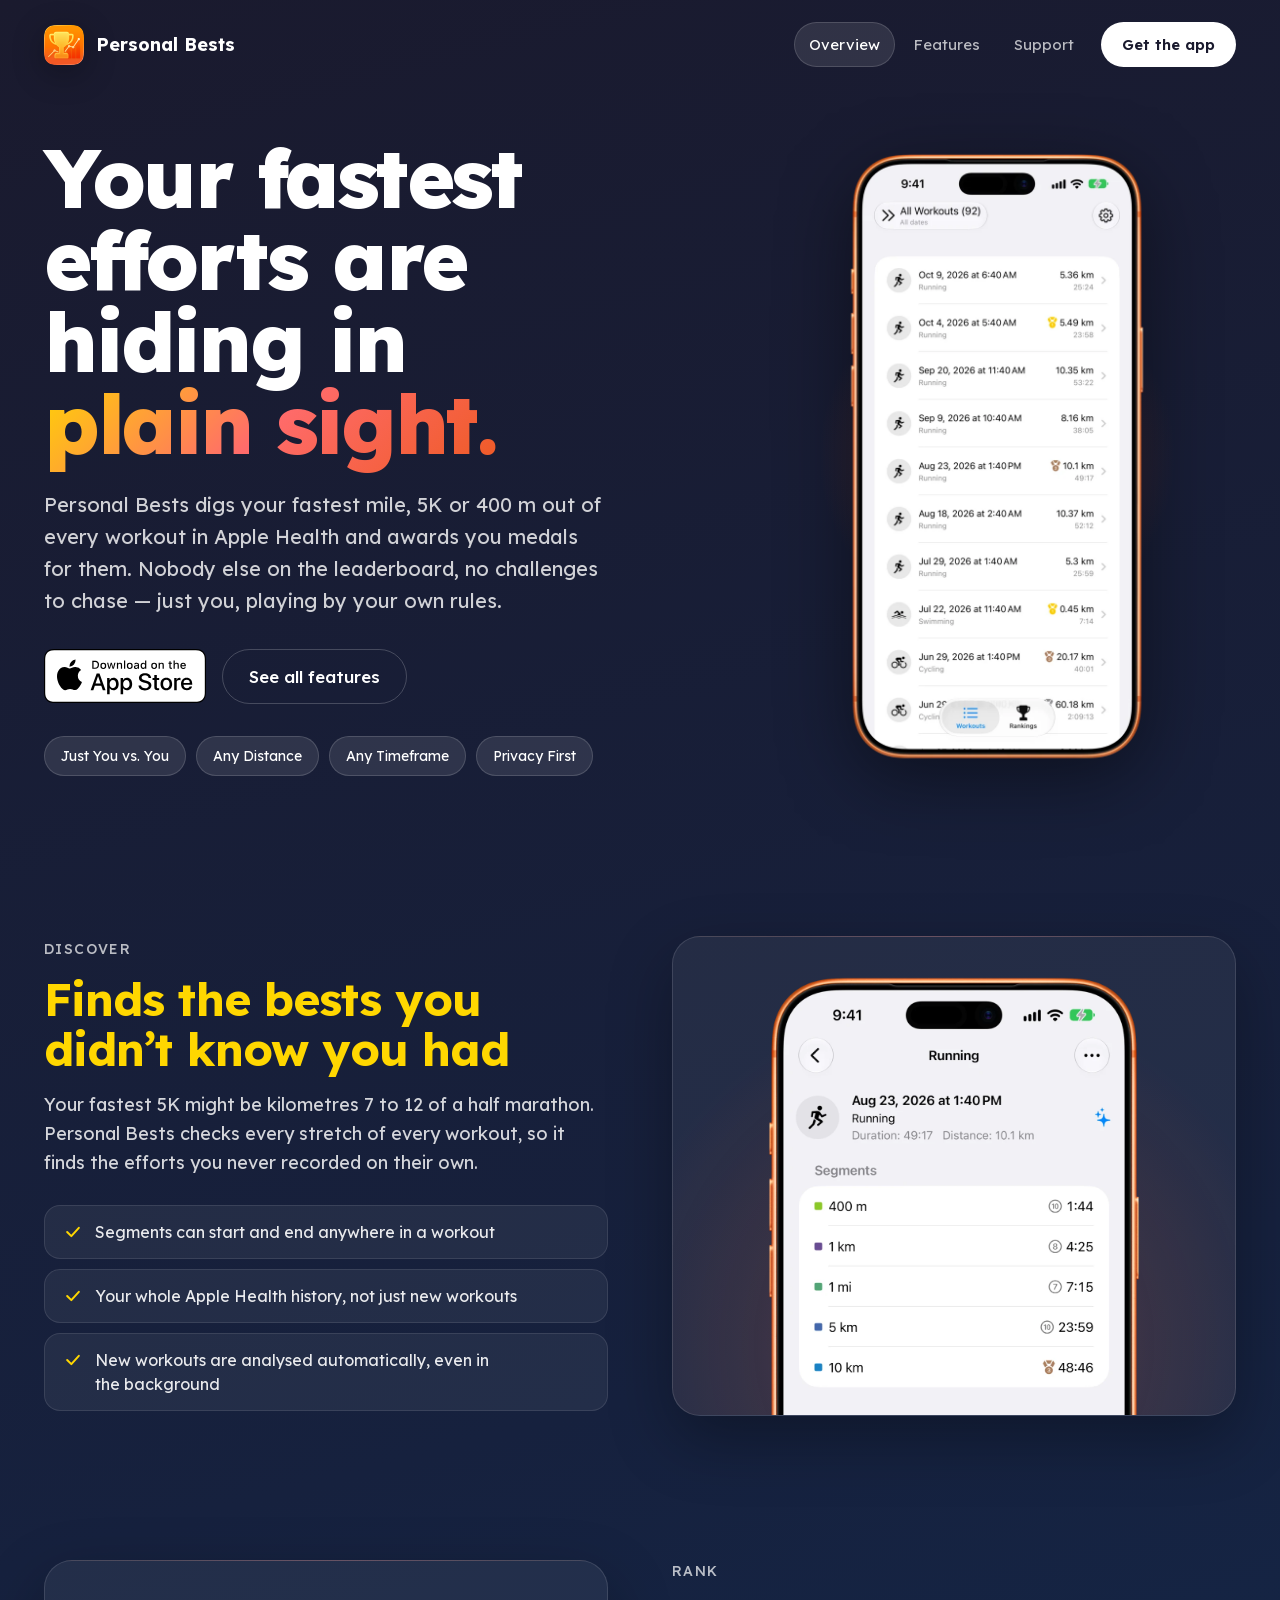
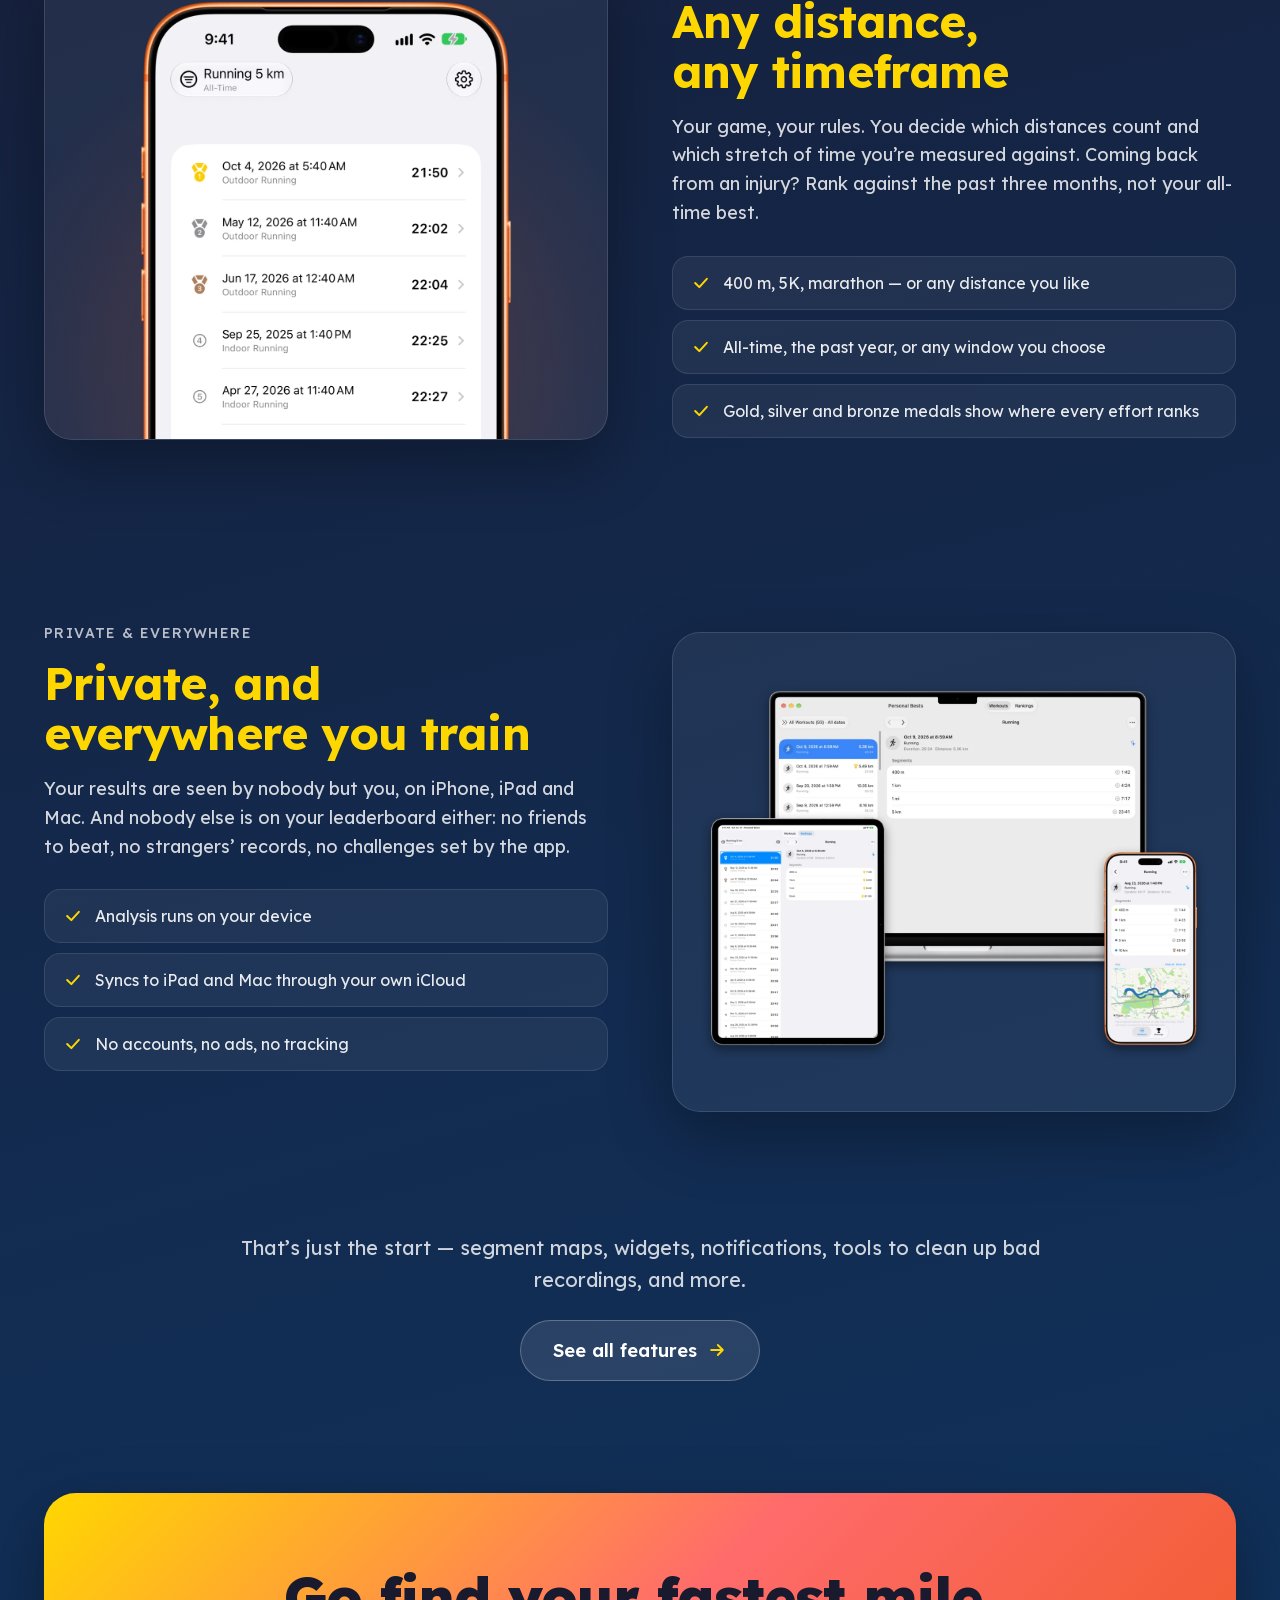
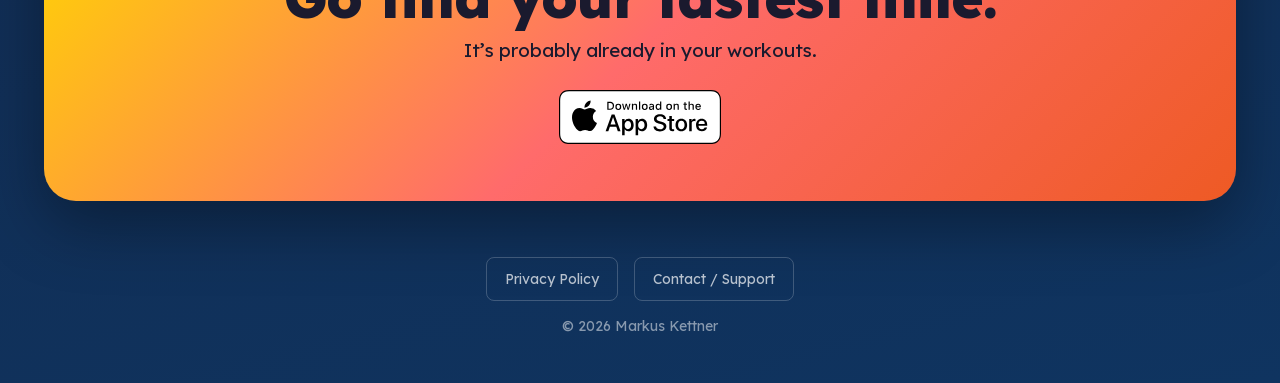
==== commit 88f8f913: "Add the 1.2 screenshots Phones "peek" into the 4:3 feature cards: a framed iPhone scaled up and clip" ====
--- a/index.html
+++ b/index.html
@@ -66,8 +66,7 @@
             </div>
             <div class="hero-visual">
                 <div class="hero-glow" aria-hidden="true"></div>
-                <!-- TODO: replace placeholder with <img src="screenshots/home-hero.png" alt="..."> -->
-                <div class="phone shot">[iPhone screenshot: rankings view]</div>
+                <div class="phone shot framed"><img src="screenshots/iphone-workouts-shadow.webp" alt="Personal Bests on iPhone: the workout list, with medals on the best efforts"></div>
             </div>
         </section>
 
@@ -82,7 +81,7 @@
                     <li><svg width="20" height="20" viewBox="0 0 24 24" fill="none" stroke="#ffd700" stroke-width="2.4" stroke-linecap="round" stroke-linejoin="round" aria-hidden="true"><path d="M5 12l5 5 9-10"/></svg><span>New workouts are analysed automatically, even in the background</span></li>
                 </ul>
             </div>
-            <div class="shot">[Screenshot: segment found inside a workout]</div>
+            <div class="shot peek"><img src="screenshots/iphone-workout-detail.webp" alt="A workout’s segments with their times and ranks"></div>
         </section>
 
         <section class="wrap spot reverse" id="rank">
@@ -96,7 +95,7 @@
                     <li><svg width="20" height="20" viewBox="0 0 24 24" fill="none" stroke="#ffd700" stroke-width="2.4" stroke-linecap="round" stroke-linejoin="round" aria-hidden="true"><path d="M5 12l5 5 9-10"/></svg><span>Gold, silver and bronze medals show where every effort ranks</span></li>
                 </ul>
             </div>
-            <div class="shot">[Screenshot: rankings list]</div>
+            <div class="shot peek"><img src="screenshots/iphone-rankings.webp" alt="The 5 km leaderboard for running, with gold, silver and bronze"></div>
         </section>
 
         <section class="wrap spot" id="private">
@@ -110,7 +109,7 @@
                     <li><svg width="20" height="20" viewBox="0 0 24 24" fill="none" stroke="#ffd700" stroke-width="2.4" stroke-linecap="round" stroke-linejoin="round" aria-hidden="true"><path d="M5 12l5 5 9-10"/></svg><span>No accounts, no ads, no tracking</span></li>
                 </ul>
             </div>
-            <div class="shot">[Screenshot: Personal Bests on iPhone, iPad and Mac]</div>
+            <div class="shot devices"><img src="screenshots/devices.webp" alt="Personal Bests on Mac, iPad and iPhone: the workout list, the 5 km leaderboard and a run’s map"></div>
         </section>
 
         <section class="wrap-narrow see-all">
--- a/styles.css
+++ b/styles.css
@@ -131,8 +131,49 @@
 }
 .shot img { width: 100%; height: 100%; object-fit: cover; }
 
+/* A framed iPhone that "peeks" into a card: scaled up and clipped by the card's edges, so the
+   screen stays readable. Per card, --w sets the phone's width (bigger = more zoomed in) and
+   --shift moves it up by a share of its OWN height, so the same part of the screen stays in
+   view at every card size (-54% centres the workout map). */
+.spot .shot.peek {
+    position: relative; padding: 0;
+    background:
+        radial-gradient(circle at 50% 85%, rgba(255, 107, 107, 0.28) 0%, rgba(238, 90, 36, 0.10) 40%, rgba(15, 52, 96, 0) 70%),
+        var(--glass);
+}
+.spot .shot.peek img {
+    position: absolute; left: 50%; top: 36px;
+    width: min(var(--w, 380px), var(--w-max, 72%)); height: auto; object-fit: initial;
+    transform: translate(-50%, var(--shift, 0%));
+    /* No drop-shadow here: on the <img>, WebKit clips it to a hard-edged box (see .framed). */
+}
+
+/* A whole framed device in place of a CSS bezel. The image carries its own frame AND its shadow
+   (rendered by Framous): a CSS drop-shadow on these large downscaled images gets clipped by
+   WebKit to a hard-edged box, on the <img> and on its wrapper alike. The shadow needs margin
+   around the device, so the image is wider than the wrapper; --shadow-w and the negative
+   --shadow-m (percentages of the wrapper's width, from the Framous padding) put the device
+   exactly where the wrapper is, and overflow stays visible so the shadow shows. */
+.phone.framed, .device-frame.iphone.framed, .device-frame.ipad.framed, .device-frame.mac.framed {
+    height: auto; padding: 0; border: 0; border-radius: 0;
+    background: none; box-shadow: none; overflow: visible;
+}
+.phone.framed, .device-frame.iphone.framed { --shadow-w: 162.59%; --shadow-m: -25.85% -31.29% -42.18%; }
+.device-frame.ipad.framed { --shadow-w: 142.67%; --shadow-m: -17.33% -21.33% -28.67%; }
+.device-frame.mac.framed { --shadow-w: 136.15%; --shadow-m: -14.67% -18.08% -24.30%; }
+
+/* Mac, iPad and iPhone in one image (shadows baked in), shown whole inside the card. */
+.spot .shot.devices { padding: 28px; }
+.spot .shot.devices img { object-fit: contain; }
+.framed img {
+    width: var(--shadow-w, 100%); max-width: none; height: auto; object-fit: initial;
+    margin: var(--shadow-m, 0);
+}
+
 /* ---------- Home hero ---------- */
-.hero { display: flex; flex-wrap: wrap; gap: 56px; align-items: center; padding-top: 48px; padding-bottom: 88px; }
+/* overflow-x: the framed phone's baked-in shadow overhangs it, which on narrow windows would
+   otherwise widen the page into a horizontal scroll. */
+.hero { display: flex; flex-wrap: wrap; gap: 56px; align-items: center; padding-top: 48px; padding-bottom: 88px; overflow-x: clip; }
 .hero-copy { flex: 1 1 520px; min-width: 0; }
 .hero h1 { font-size: clamp(48px, 6.4vw, 88px); line-height: 1; font-weight: 800; letter-spacing: -0.03em; margin-bottom: 24px; }
 .hero .lead { max-width: 560px; font-size: 20px; line-height: 1.6; color: rgba(255, 255, 255, 0.8); margin-bottom: 32px; }
@@ -271,6 +312,7 @@
     .hero { padding-bottom: 48px; gap: 40px; }
     .spot { gap: 32px; padding-top: 48px; padding-bottom: 48px; }
     .spot .shot { height: 360px; }
+    .spot .shot.peek { --w-max: 80%; }
     .devices-panel { padding: 32px 20px; }
     .prose-card { padding: 24px 20px; border-radius: 20px; }
     .text-header h1 { font-size: clamp(32px, 9.6vw, 40px); }
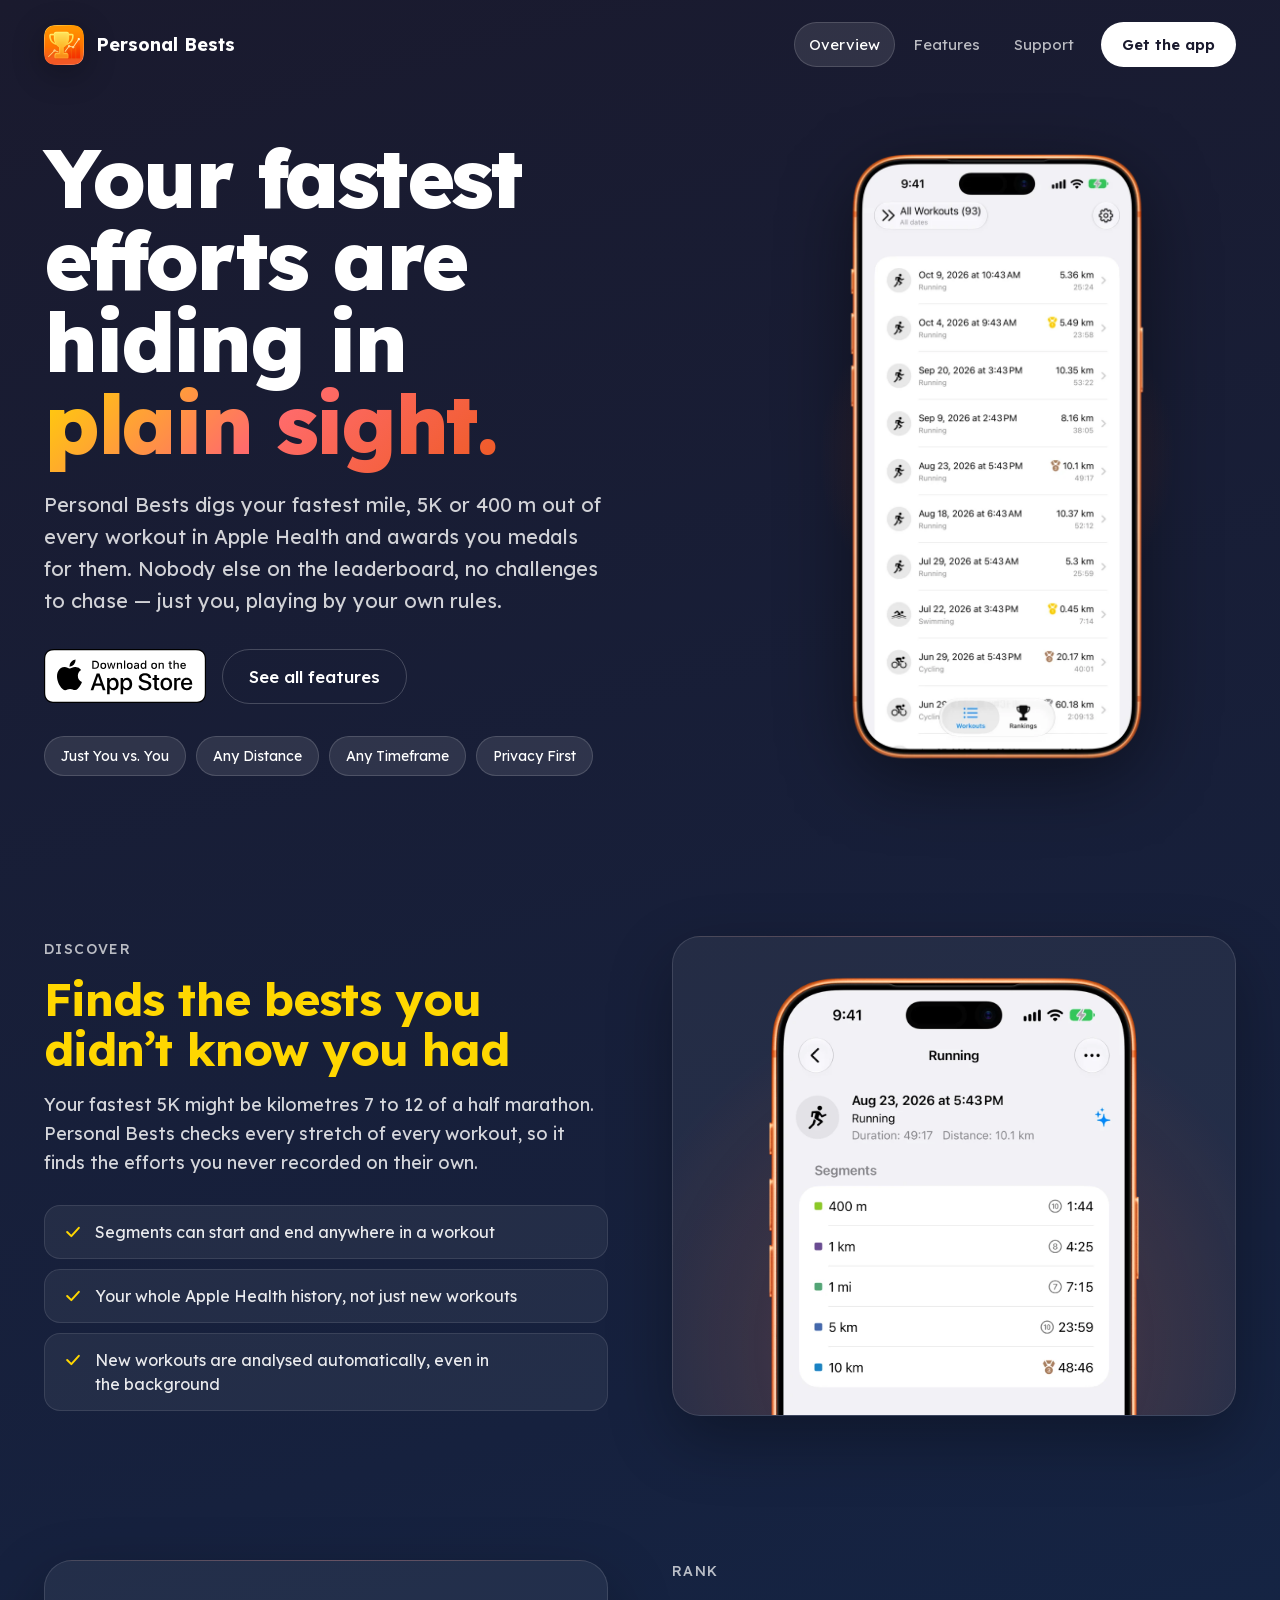
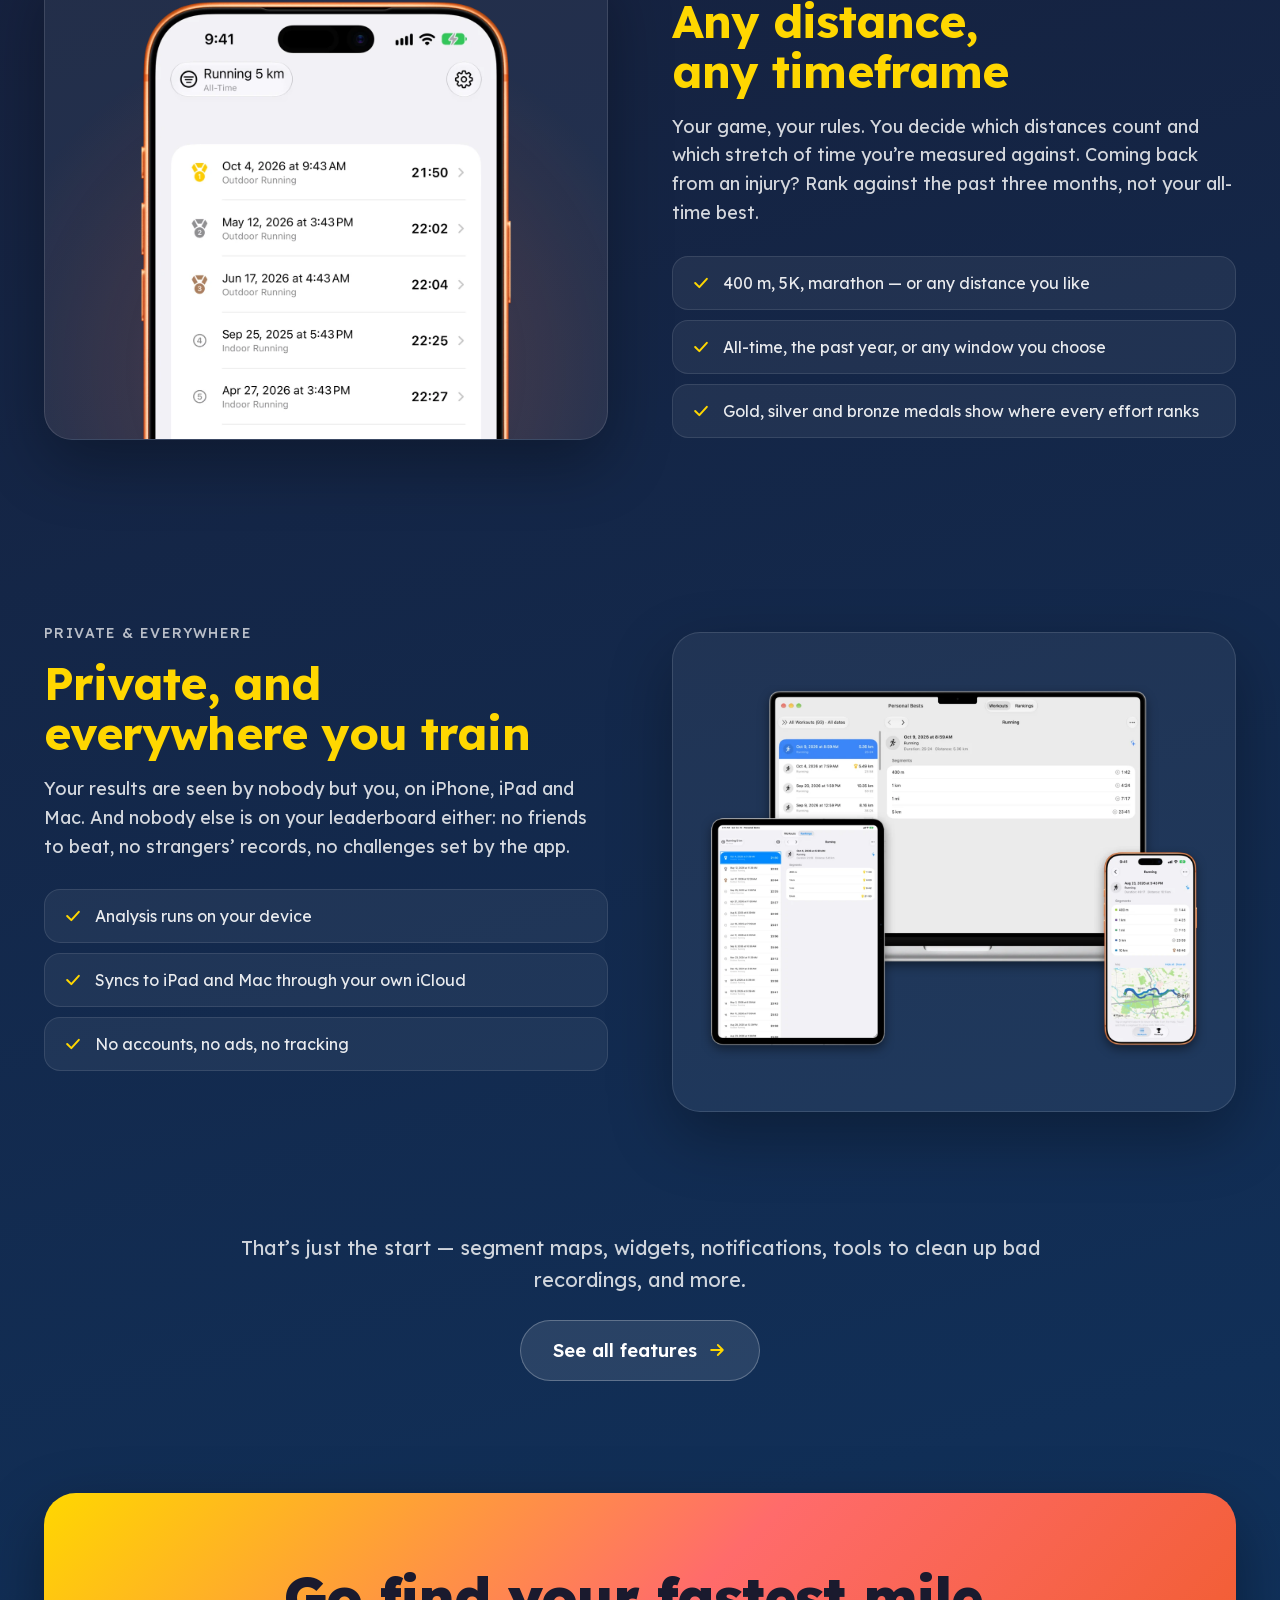
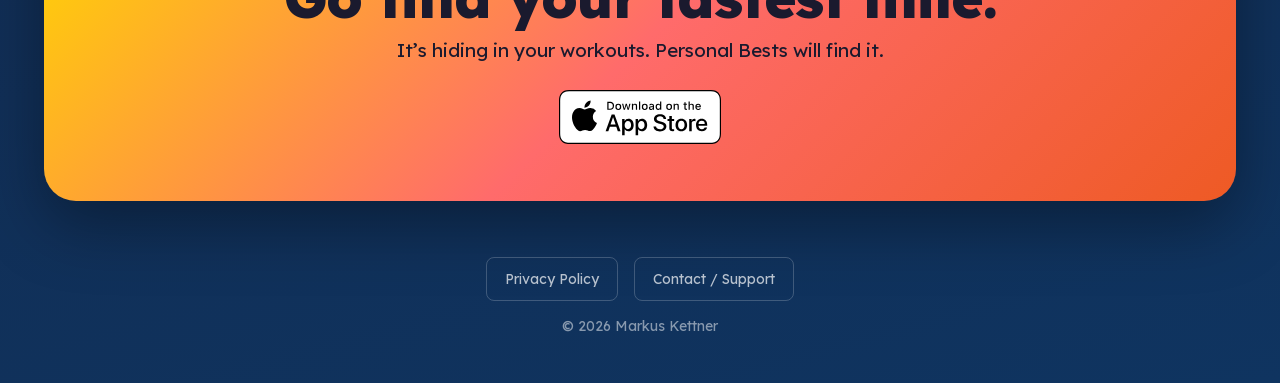
==== commit b71ce5e7: "Sharpen the closing call to action Co-Authored-By: Claude Opus 5.5 <noreply@anthropic.com>" ====
--- a/index.html
+++ b/index.html
@@ -123,7 +123,7 @@
         <section class="wrap cta">
             <div class="cta-card">
                 <h2>Go find your fastest mile.</h2>
-                <p>It’s probably already in your workouts.</p>
+                <p>It’s hiding in your workouts. Personal Bests will find it.</p>
                 <a href="https://apps.apple.com/us/app/personal-bests/id6756506641" class="app-store-badge" target="_blank" rel="noopener noreferrer">
                     <img src="app-store-badge.svg" alt="Download on the App Store">
                 </a>
